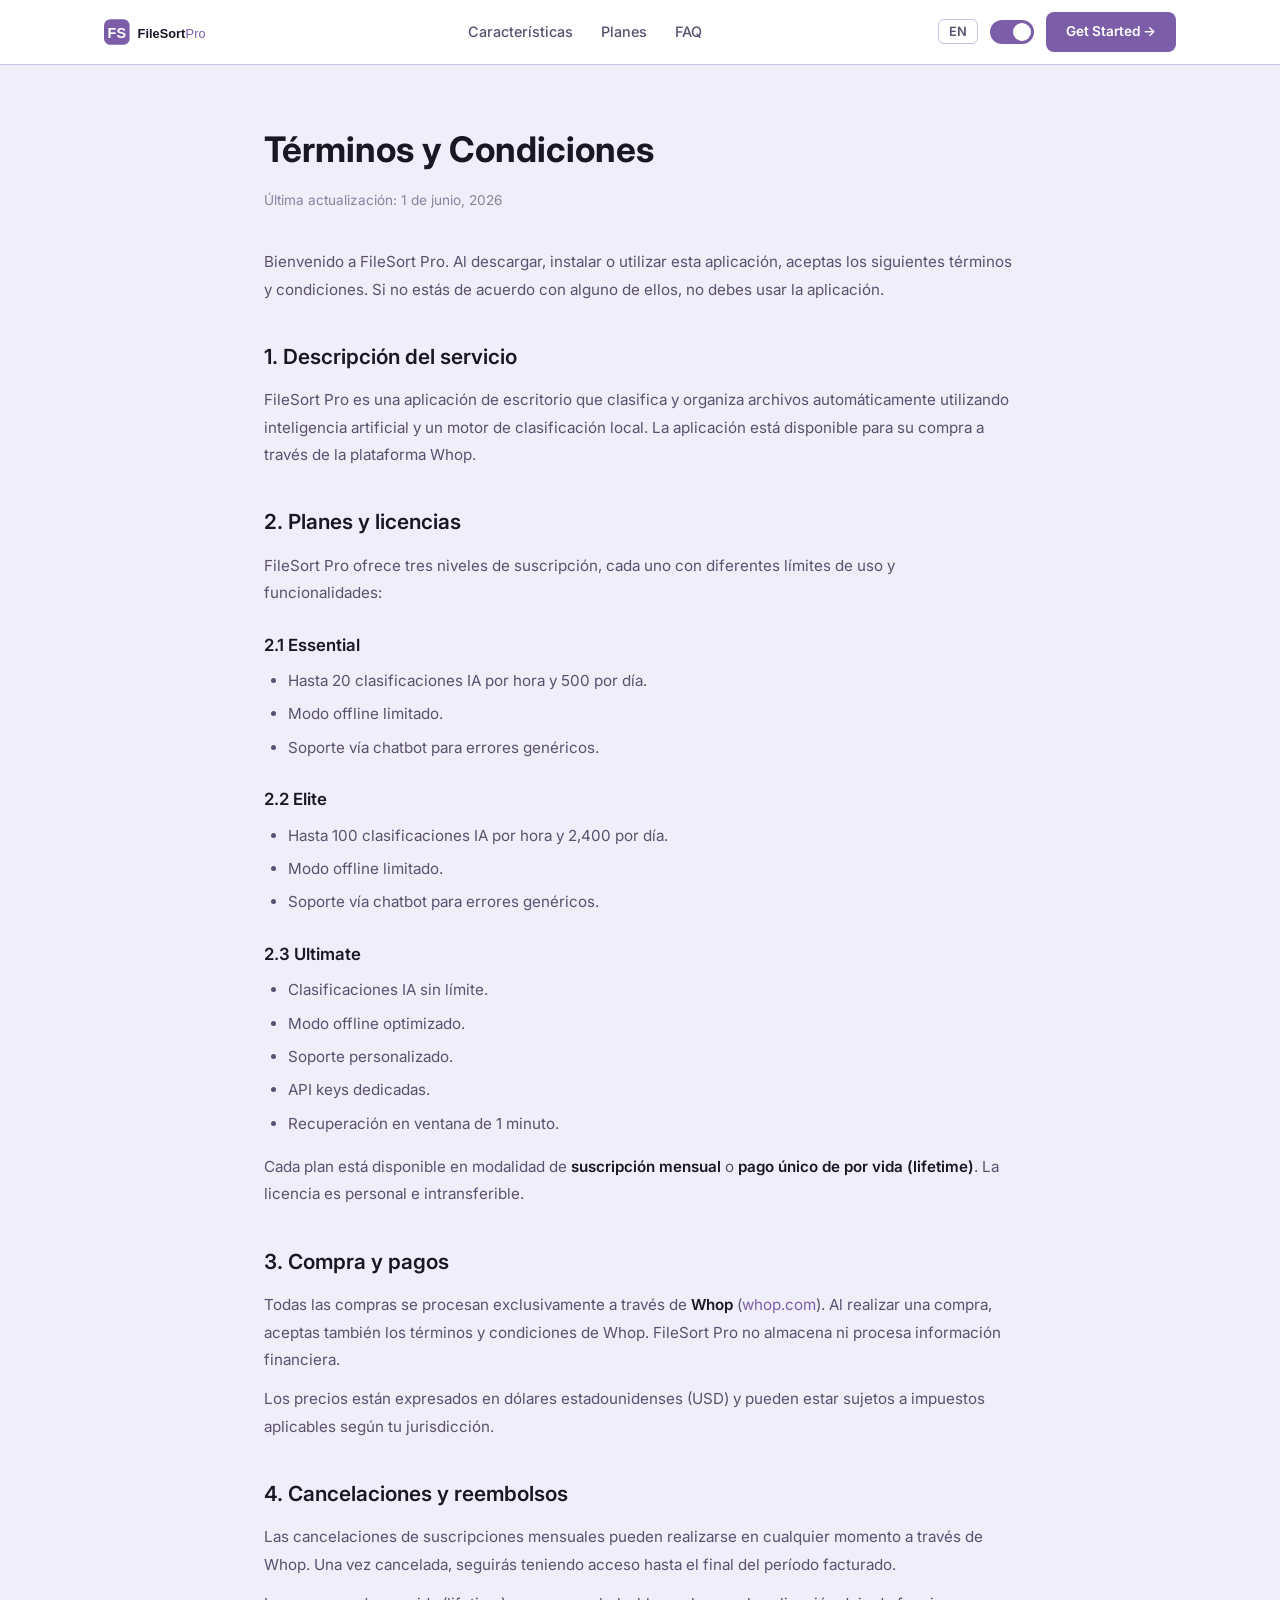
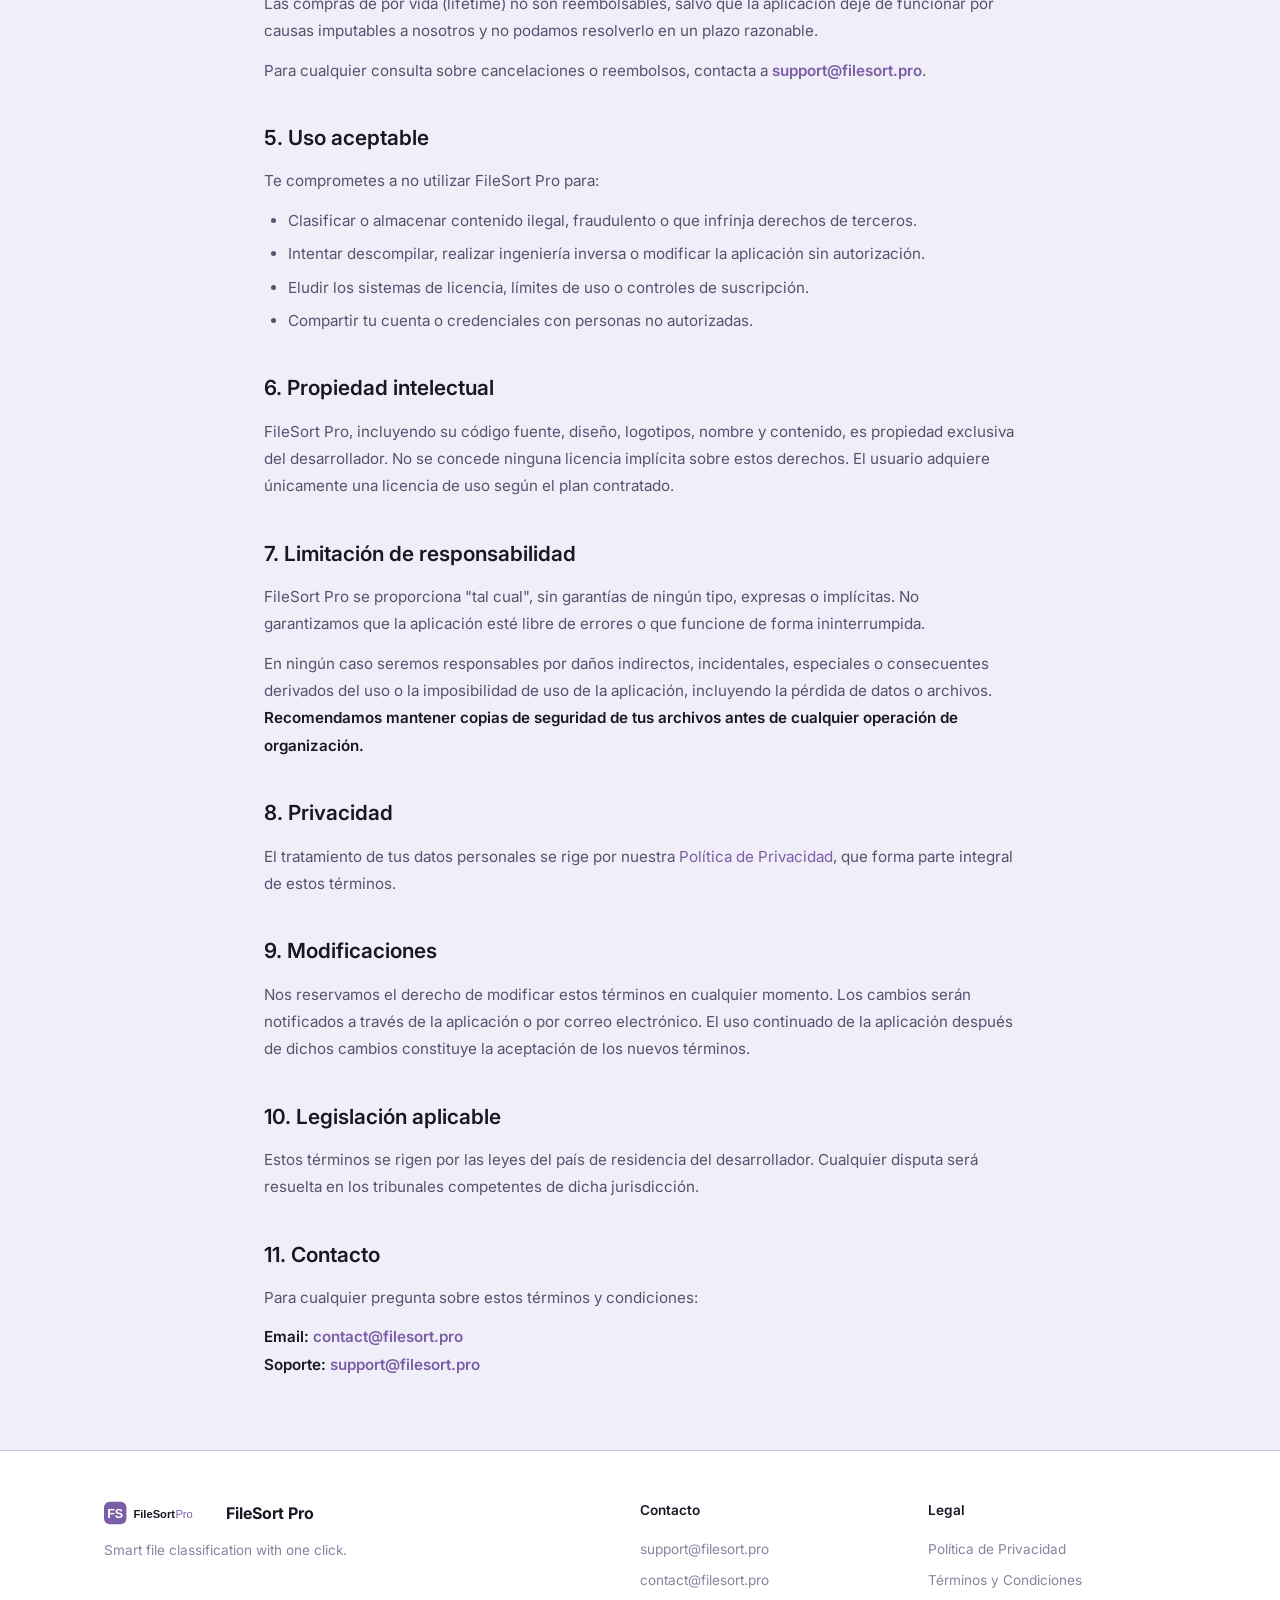
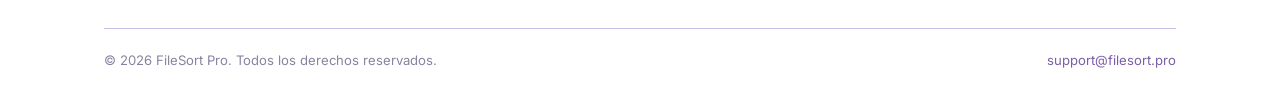
==== terms.html @ c6b6be09 "Initial landing page - FileSort Pro" ====
<!DOCTYPE html>
<html lang="es" data-theme="dark">
<head>
  <meta charset="UTF-8">
  <meta name="viewport" content="width=device-width, initial-scale=1.0">
  <meta name="description" content="Términos y Condiciones de FileSort Pro">
  <title>FileSort Pro — Términos y Condiciones</title>
  <link rel="stylesheet" href="assets/css/style.css">
  <link rel="icon" type="image/svg+xml" href="data:image/svg+xml,%3Csvg xmlns='http://www.w3.org/2000/svg' viewBox='0 0 100 100'%3E%3Crect width='100' height='100' rx='20' fill='%237B5EA7'/%3E%3Ctext x='50' y='68' font-size='50' text-anchor='middle' fill='white' font-family='sans-serif' font-weight='bold'%3EFS%3C/text%3E%3C/svg%3E">
</head>
<body>

  <!-- ============================== HEADER ============================== -->
  <header class="header">
    <div class="container">
      <a href="/" class="header-logo">
        <img id="logo-dark" src="assets/img/logo-dark.svg" alt="FileSort Pro" style="display:block">
        <img id="logo-light" src="assets/img/logo-light.svg" alt="FileSort Pro" style="display:none">
      </a>

      <nav class="nav-desktop">
        <a href="/#features">Características</a>
        <a href="/#pricing">Planes</a>
        <a href="/#faq">FAQ</a>
      </nav>

      <div class="header-actions">
        <button id="lang-toggle" class="lang-toggle">EN</button>

        <label class="theme-switch">
          <input type="checkbox" id="theme-toggle">
          <span class="theme-slider"></span>
        </label>

        <a href="https://whop.com/filesort-pro" class="btn-cta" target="_blank" rel="noopener">
          Get Started →
        </a>
      </div>

      <button class="mobile-menu-btn" aria-label="Menu">☰</button>
    </div>
  </header>

  <!-- ============================== CONTENT ============================== -->
  <section class="legal-page">
    <div class="container">
      <h1>Términos y Condiciones</h1>
      <p class="last-updated">Última actualización: 1 de junio, 2026</p>

      <p>Bienvenido a FileSort Pro. Al descargar, instalar o utilizar esta aplicación, aceptas los siguientes términos y condiciones. Si no estás de acuerdo con alguno de ellos, no debes usar la aplicación.</p>

      <h2>1. Descripción del servicio</h2>
      <p>FileSort Pro es una aplicación de escritorio que clasifica y organiza archivos automáticamente utilizando inteligencia artificial y un motor de clasificación local. La aplicación está disponible para su compra a través de la plataforma Whop.</p>

      <h2>2. Planes y licencias</h2>
      <p>FileSort Pro ofrece tres niveles de suscripción, cada uno con diferentes límites de uso y funcionalidades:</p>

      <h3>2.1 Essential</h3>
      <ul>
        <li>Hasta 20 clasificaciones IA por hora y 500 por día.</li>
        <li>Modo offline limitado.</li>
        <li>Soporte vía chatbot para errores genéricos.</li>
      </ul>

      <h3>2.2 Elite</h3>
      <ul>
        <li>Hasta 100 clasificaciones IA por hora y 2,400 por día.</li>
        <li>Modo offline limitado.</li>
        <li>Soporte vía chatbot para errores genéricos.</li>
      </ul>

      <h3>2.3 Ultimate</h3>
      <ul>
        <li>Clasificaciones IA sin límite.</li>
        <li>Modo offline optimizado.</li>
        <li>Soporte personalizado.</li>
        <li>API keys dedicadas.</li>
        <li>Recuperación en ventana de 1 minuto.</li>
      </ul>

      <p>Cada plan está disponible en modalidad de <strong>suscripción mensual</strong> o <strong>pago único de por vida (lifetime)</strong>. La licencia es personal e intransferible.</p>

      <h2>3. Compra y pagos</h2>
      <p>Todas las compras se procesan exclusivamente a través de <strong>Whop</strong> (<a href="https://whop.com" target="_blank" rel="noopener">whop.com</a>). Al realizar una compra, aceptas también los términos y condiciones de Whop. FileSort Pro no almacena ni procesa información financiera.</p>
      <p>Los precios están expresados en dólares estadounidenses (USD) y pueden estar sujetos a impuestos aplicables según tu jurisdicción.</p>

      <h2>4. Cancelaciones y reembolsos</h2>
      <p>Las cancelaciones de suscripciones mensuales pueden realizarse en cualquier momento a través de Whop. Una vez cancelada, seguirás teniendo acceso hasta el final del período facturado.</p>
      <p>Las compras de por vida (lifetime) no son reembolsables, salvo que la aplicación deje de funcionar por causas imputables a nosotros y no podamos resolverlo en un plazo razonable.</p>
      <p>Para cualquier consulta sobre cancelaciones o reembolsos, contacta a <a href="mailto:support@filesort.pro" class="contact-email">support@filesort.pro</a>.</p>

      <h2>5. Uso aceptable</h2>
      <p>Te comprometes a no utilizar FileSort Pro para:</p>
      <ul>
        <li>Clasificar o almacenar contenido ilegal, fraudulento o que infrinja derechos de terceros.</li>
        <li>Intentar descompilar, realizar ingeniería inversa o modificar la aplicación sin autorización.</li>
        <li>Eludir los sistemas de licencia, límites de uso o controles de suscripción.</li>
        <li>Compartir tu cuenta o credenciales con personas no autorizadas.</li>
      </ul>

      <h2>6. Propiedad intelectual</h2>
      <p>FileSort Pro, incluyendo su código fuente, diseño, logotipos, nombre y contenido, es propiedad exclusiva del desarrollador. No se concede ninguna licencia implícita sobre estos derechos. El usuario adquiere únicamente una licencia de uso según el plan contratado.</p>

      <h2>7. Limitación de responsabilidad</h2>
      <p>FileSort Pro se proporciona "tal cual", sin garantías de ningún tipo, expresas o implícitas. No garantizamos que la aplicación esté libre de errores o que funcione de forma ininterrumpida.</p>
      <p>En ningún caso seremos responsables por daños indirectos, incidentales, especiales o consecuentes derivados del uso o la imposibilidad de uso de la aplicación, incluyendo la pérdida de datos o archivos. <strong>Recomendamos mantener copias de seguridad de tus archivos antes de cualquier operación de organización.</strong></p>

      <h2>8. Privacidad</h2>
      <p>El tratamiento de tus datos personales se rige por nuestra <a href="privacy.html">Política de Privacidad</a>, que forma parte integral de estos términos.</p>

      <h2>9. Modificaciones</h2>
      <p>Nos reservamos el derecho de modificar estos términos en cualquier momento. Los cambios serán notificados a través de la aplicación o por correo electrónico. El uso continuado de la aplicación después de dichos cambios constituye la aceptación de los nuevos términos.</p>

      <h2>10. Legislación aplicable</h2>
      <p>Estos términos se rigen por las leyes del país de residencia del desarrollador. Cualquier disputa será resuelta en los tribunales competentes de dicha jurisdicción.</p>

      <h2>11. Contacto</h2>
      <p>Para cualquier pregunta sobre estos términos y condiciones:</p>
      <p>
        <strong>Email:</strong> <a href="mailto:contact@filesort.pro" class="contact-email">contact@filesort.pro</a><br>
        <strong>Soporte:</strong> <a href="mailto:support@filesort.pro" class="contact-email">support@filesort.pro</a>
      </p>
    </div>
  </section>

  <!-- ============================== FOOTER ============================== -->
  <footer class="footer">
    <div class="container">
      <div class="footer-grid">
        <div class="footer-brand">
          <div class="footer-logo">
            <img id="logo-dark-footer" src="assets/img/logo-dark.svg" alt="FileSort Pro" style="display:block;height:28px">
            <img id="logo-light-footer" src="assets/img/logo-light.svg" alt="FileSort Pro" style="display:none;height:28px">
            <span>FileSort Pro</span>
          </div>
          <p>Smart file classification with one click.</p>
        </div>
        <div class="footer-col">
          <h4>Contacto</h4>
          <a href="mailto:support@filesort.pro">support@filesort.pro</a>
          <a href="mailto:contact@filesort.pro">contact@filesort.pro</a>
        </div>
        <div class="footer-col">
          <h4>Legal</h4>
          <a href="privacy.html">Política de Privacidad</a>
          <a href="terms.html">Términos y Condiciones</a>
        </div>
      </div>
      <div class="footer-bottom">
        <p>© 2026 FileSort Pro. Todos los derechos reservados.</p>
        <p><a href="mailto:support@filesort.pro">support@filesort.pro</a></p>
      </div>
    </div>
  </footer>

  <script src="assets/js/theme.js"></script>
  <script>
    document.querySelector('.mobile-menu-btn').addEventListener('click', function() {
      var nav = document.querySelector('.nav-desktop');
      nav.style.display = nav.style.display === 'flex' ? 'none' : 'flex';
    });
    var observer = new MutationObserver(function() {
      var theme = document.documentElement.getAttribute('data-theme');
      var darkLogos = document.querySelectorAll('#logo-dark-footer');
      var lightLogos = document.querySelectorAll('#logo-light-footer');
      darkLogos.forEach(function(el) { el.style.display = theme === 'dark' ? 'block' : 'none'; });
      lightLogos.forEach(function(el) { el.style.display = theme === 'light' ? 'block' : 'none'; });
    });
    observer.observe(document.documentElement, { attributes: true, attributeFilter: ['data-theme'] });
  </script>
</body>
</html>
---- assets/css/style.css ----
/* ==========================================================================
   FileSort Pro — Design System
   Basado en ui/theme.py (customtkinter)
   ========================================================================== */

@import url('https://fonts.googleapis.com/css2?family=Inter:wght@400;500;600;700;800&display=swap');

:root,
[data-theme="dark"] {
  --bg-main: #0F1117;
  --bg-surface: #1A1D27;
  --bg-elevated: #22263A;
  --bg-input: #2A2E42;
  --accent: #7B5EA7;
  --accent-hover: #9B7EC7;
  --accent-light: #C3A9E8;
  --accent-soft: #2A2440;
  --accent-glow: #7B5EA740;
  --text-primary: #F0F0F8;
  --text-secondary: #9A9AB0;
  --text-muted: #5A5A7A;
  --success: #4CAF82;
  --warning: #F0A050;
  --error: #E05A5A;
  --info: #5090E0;
  --border: #2E3248;
  --border-focused: #7B5EA7;
  --switch-off: #3A3E55;
  --shadow: 0 4px 24px rgba(0,0,0,0.4);
  --shadow-lg: 0 8px 48px rgba(0,0,0,0.5);
}

[data-theme="light"] {
  --bg-main: #F0EEF8;
  --bg-surface: #FFFFFF;
  --bg-elevated: #FFFFFF;
  --bg-input: #EEEAF8;
  --accent: #7B5EA7;
  --accent-hover: #6A4F94;
  --accent-light: #C3A9E8;
  --accent-soft: #E8E0FF;
  --accent-glow: #7B5EA740;
  --text-primary: #1A1625;
  --text-secondary: #5A5070;
  --text-muted: #8B82A0;
  --success: #4CAF82;
  --warning: #F0A050;
  --error: #E05A5A;
  --info: #5090E0;
  --border: #C8C0E8;
  --border-focused: #7B5EA7;
  --switch-off: #D0CCE5;
  --shadow: 0 4px 24px rgba(123,94,167,0.1);
  --shadow-lg: 0 8px 48px rgba(123,94,167,0.15);
}

/* --- Reset --- */
*, *::before, *::after {
  margin: 0;
  padding: 0;
  box-sizing: border-box;
}

html {
  scroll-behavior: smooth;
}

body {
  font-family: 'Inter', -apple-system, BlinkMacSystemFont, 'Segoe UI', sans-serif;
  background-color: var(--bg-main);
  color: var(--text-secondary);
  line-height: 1.7;
  transition: background-color 0.3s ease, color 0.3s ease;
  -webkit-font-smoothing: antialiased;
}

a {
  color: var(--accent);
  text-decoration: none;
  transition: color 0.2s ease;
}

a:hover {
  color: var(--accent-hover);
}

img {
  max-width: 100%;
  height: auto;
  display: block;
}

ul { list-style: none; }

.container {
  max-width: 1120px;
  margin: 0 auto;
  padding: 0 24px;
}

.section {
  padding: 80px 0;
}

.section-title {
  font-size: 2rem;
  font-weight: 700;
  color: var(--text-primary);
  text-align: center;
  margin-bottom: 12px;
  transition: color 0.3s ease;
}

.section-subtitle {
  font-size: 1.05rem;
  color: var(--text-secondary);
  text-align: center;
  max-width: 600px;
  margin: 0 auto 48px;
  transition: color 0.3s ease;
}

/* ==========================================================================
   Header / Nav
   ========================================================================== */

.header {
  position: fixed;
  top: 0;
  left: 0;
  right: 0;
  z-index: 1000;
  background-color: var(--bg-surface);
  border-bottom: 1px solid var(--border);
  transition: background-color 0.3s ease, border-color 0.3s ease;
}

.header .container {
  display: flex;
  align-items: center;
  justify-content: space-between;
  height: 64px;
}

.header-logo {
  display: flex;
  align-items: center;
  gap: 10px;
  color: var(--text-primary);
  font-weight: 700;
  font-size: 1.1rem;
  transition: color 0.3s ease;
}

.header-logo img {
  height: 32px;
  width: auto;
}

.nav-desktop {
  display: flex;
  align-items: center;
  gap: 28px;
}

.nav-desktop a {
  font-size: 0.9rem;
  font-weight: 500;
  color: var(--text-secondary);
  transition: color 0.2s ease;
}

.nav-desktop a:hover {
  color: var(--accent);
}

.header-actions {
  display: flex;
  align-items: center;
  gap: 12px;
}

/* --- Theme Toggle Switch --- */
.theme-switch {
  position: relative;
  width: 44px;
  height: 24px;
  flex-shrink: 0;
}

.theme-switch input {
  opacity: 0;
  width: 0;
  height: 0;
}

.theme-slider {
  position: absolute;
  cursor: pointer;
  inset: 0;
  background-color: var(--switch-off);
  border-radius: 24px;
  transition: background-color 0.3s ease;
}

.theme-slider::before {
  content: "";
  position: absolute;
  height: 18px;
  width: 18px;
  left: 3px;
  bottom: 3px;
  background-color: #fff;
  border-radius: 50%;
  transition: transform 0.3s ease;
}

.theme-switch input:checked + .theme-slider {
  background-color: var(--accent);
}

.theme-switch input:checked + .theme-slider::before {
  transform: translateX(20px);
}

/* --- Language Toggle --- */
.lang-toggle {
  background: none;
  border: 1px solid var(--border);
  color: var(--text-secondary);
  padding: 4px 10px;
  border-radius: 6px;
  font-size: 0.8rem;
  font-family: inherit;
  font-weight: 600;
  cursor: pointer;
  transition: background-color 0.2s ease, border-color 0.2s ease, color 0.2s ease;
}

.lang-toggle:hover {
  background-color: var(--bg-input);
  border-color: var(--accent);
  color: var(--accent);
}

/* --- CTA Button (header) --- */
.btn-cta {
  display: inline-flex;
  align-items: center;
  gap: 6px;
  background-color: var(--accent);
  color: #fff;
  padding: 8px 20px;
  border-radius: 8px;
  font-size: 0.85rem;
  font-weight: 600;
  font-family: inherit;
  border: none;
  cursor: pointer;
  transition: background-color 0.2s ease, box-shadow 0.2s ease;
}

.btn-cta:hover {
  background-color: var(--accent-hover);
  box-shadow: 0 0 20px var(--accent-glow);
  color: #fff;
}

/* --- Mobile menu --- */
.mobile-menu-btn {
  display: none;
  background: none;
  border: none;
  color: var(--text-primary);
  font-size: 1.5rem;
  cursor: pointer;
  transition: color 0.2s ease;
}

/* ==========================================================================
   Hero
   ========================================================================== */

.hero {
  padding: 140px 0 80px;
  position: relative;
  overflow: hidden;
}

.hero::before {
  content: '';
  position: absolute;
  top: -50%;
  right: -20%;
  width: 600px;
  height: 600px;
  background: radial-gradient(circle, var(--accent-glow) 0%, transparent 70%);
  pointer-events: none;
}

.hero .container {
  display: grid;
  grid-template-columns: 1fr 1fr;
  gap: 48px;
  align-items: center;
}

.hero-content h1 {
  font-size: 2.8rem;
  font-weight: 800;
  color: var(--text-primary);
  line-height: 1.2;
  margin-bottom: 16px;
  transition: color 0.3s ease;
}

.hero-content p {
  font-size: 1.1rem;
  color: var(--text-secondary);
  margin-bottom: 28px;
  max-width: 480px;
  transition: color 0.3s ease;
}

.hero-tags {
  display: flex;
  flex-wrap: wrap;
  gap: 8px;
  margin-bottom: 28px;
}

.hero-tags span {
  font-size: 0.8rem;
  color: var(--text-muted);
  background-color: var(--bg-surface);
  border: 1px solid var(--border);
  padding: 4px 12px;
  border-radius: 20px;
  transition: background-color 0.3s ease, border-color 0.3s ease, color 0.3s ease;
}

.hero-buttons {
  display: flex;
  flex-wrap: wrap;
  gap: 12px;
}

.btn-primary {
  display: inline-flex;
  align-items: center;
  gap: 8px;
  background-color: var(--accent);
  color: #fff;
  padding: 12px 28px;
  border-radius: 8px;
  font-size: 0.95rem;
  font-weight: 600;
  font-family: inherit;
  border: none;
  cursor: pointer;
  transition: background-color 0.2s ease, box-shadow 0.2s ease;
}

.btn-primary:hover {
  background-color: var(--accent-hover);
  box-shadow: 0 0 24px var(--accent-glow);
  color: #fff;
}

.btn-secondary {
  display: inline-flex;
  align-items: center;
  gap: 8px;
  background-color: transparent;
  color: var(--text-primary);
  padding: 12px 28px;
  border-radius: 8px;
  font-size: 0.95rem;
  font-weight: 600;
  font-family: inherit;
  border: 1px solid var(--border);
  cursor: pointer;
  transition: background-color 0.2s ease, border-color 0.2s ease, color 0.2s ease;
}

.btn-secondary:hover {
  background-color: var(--bg-surface);
  border-color: var(--accent);
  color: var(--accent);
}

.hero-image {
  display: flex;
  align-items: center;
  justify-content: center;
}

.hero-mockup {
  width: 100%;
  aspect-ratio: 16/10;
  background-color: var(--bg-elevated);
  border: 1px solid var(--border);
  border-radius: 12px;
  display: flex;
  align-items: center;
  justify-content: center;
  color: var(--text-muted);
  font-size: 1rem;
  transition: background-color 0.3s ease, border-color 0.3s ease, color 0.3s ease;
  overflow: hidden;
}

.hero-mockup img {
  width: 100%;
  height: 100%;
  object-fit: cover;
  border-radius: 12px;
}

/* ==========================================================================
   Features
   ========================================================================== */

.features-grid {
  display: grid;
  grid-template-columns: repeat(4, 1fr);
  gap: 20px;
}

.feature-card {
  background-color: var(--bg-elevated);
  border: 1px solid var(--border);
  border-radius: 12px;
  padding: 28px 24px;
  transition: background-color 0.3s ease, border-color 0.3s ease, transform 0.2s ease, box-shadow 0.2s ease;
}

.feature-card:hover {
  transform: translateY(-2px);
  box-shadow: var(--shadow);
}

.feature-icon {
  font-size: 1.8rem;
  margin-bottom: 14px;
  display: block;
}

.feature-card h3 {
  font-size: 1.05rem;
  font-weight: 600;
  color: var(--text-primary);
  margin-bottom: 8px;
  transition: color 0.3s ease;
}

.feature-card p {
  font-size: 0.88rem;
  color: var(--text-secondary);
  line-height: 1.6;
  transition: color 0.3s ease;
}

/* ==========================================================================
   Pricing
   ========================================================================== */

.pricing-grid {
  display: grid;
  grid-template-columns: repeat(3, 1fr);
  gap: 24px;
  align-items: start;
}

.pricing-card {
  background-color: var(--bg-elevated);
  border: 1px solid var(--border);
  border-radius: 16px;
  padding: 32px 28px;
  position: relative;
  transition: background-color 0.3s ease, border-color 0.3s ease, transform 0.2s ease, box-shadow 0.2s ease;
}

.pricing-card:hover {
  transform: translateY(-4px);
  box-shadow: var(--shadow-lg);
}

.pricing-card.featured {
  border-color: var(--accent);
  box-shadow: 0 0 0 2px var(--accent-glow), var(--shadow-lg);
  transform: scale(1.03);
}

.pricing-card.featured:hover {
  transform: scale(1.03) translateY(-4px);
}

.pricing-badge {
  position: absolute;
  top: -12px;
  left: 50%;
  transform: translateX(-50%);
  background-color: var(--accent);
  color: #fff;
  padding: 4px 16px;
  border-radius: 20px;
  font-size: 0.78rem;
  font-weight: 600;
  white-space: nowrap;
}

.pricing-header {
  text-align: center;
  margin-bottom: 24px;
}

.tier-icon {
  font-size: 2rem;
  display: block;
  margin-bottom: 8px;
}

.pricing-header h3 {
  font-size: 1.4rem;
  font-weight: 700;
  color: var(--text-primary);
  margin-bottom: 4px;
  transition: color 0.3s ease;
}

.pricing-header .tier-desc {
  font-size: 0.85rem;
  color: var(--text-muted);
  transition: color 0.3s ease;
}

.price-box {
  text-align: center;
  margin-bottom: 8px;
}

.price-box .amount {
  font-size: 2.4rem;
  font-weight: 800;
  color: var(--text-primary);
  transition: color 0.3s ease;
}

.price-box .period {
  font-size: 0.95rem;
  color: var(--text-muted);
  transition: color 0.3s ease;
}

.price-lifetime {
  text-align: center;
  font-size: 0.88rem;
  color: var(--text-secondary);
  margin-bottom: 24px;
  transition: color 0.3s ease;
}

.pricing-divider {
  height: 1px;
  background-color: var(--border);
  margin: 20px 0;
  transition: background-color 0.3s ease;
}

.pricing-benefits {
  margin-bottom: 24px;
}

.pricing-benefits li {
  display: flex;
  align-items: flex-start;
  gap: 10px;
  font-size: 0.88rem;
  color: var(--text-secondary);
  padding: 6px 0;
  transition: color 0.3s ease;
}

.pricing-benefits li .check {
  color: var(--success);
  flex-shrink: 0;
  font-weight: 700;
}

.pricing-benefits li .warn {
  color: var(--warning);
  flex-shrink: 0;
}

.pricing-benefits li .star {
  color: var(--accent);
  flex-shrink: 0;
}

.pricing-actions {
  display: flex;
  flex-direction: column;
  gap: 8px;
}

.btn-pricing {
  display: block;
  width: 100%;
  text-align: center;
  background-color: var(--accent);
  color: #fff;
  padding: 12px;
  border-radius: 8px;
  font-size: 0.9rem;
  font-weight: 600;
  font-family: inherit;
  border: none;
  cursor: pointer;
  transition: background-color 0.2s ease, box-shadow 0.2s ease;
}

.btn-pricing:hover {
  background-color: var(--accent-hover);
  box-shadow: 0 0 20px var(--accent-glow);
  color: #fff;
}

.btn-pricing-outline {
  display: block;
  width: 100%;
  text-align: center;
  background-color: transparent;
  color: var(--text-primary);
  padding: 12px;
  border-radius: 8px;
  font-size: 0.85rem;
  font-weight: 500;
  font-family: inherit;
  border: 1px solid var(--border);
  cursor: pointer;
  transition: background-color 0.2s ease, border-color 0.2s ease, color 0.2s ease;
}

.btn-pricing-outline:hover {
  background-color: var(--bg-surface);
  border-color: var(--accent);
  color: var(--accent);
}

/* ==========================================================================
   FAQ - Accordion
   ========================================================================== */

.faq-list {
  max-width: 720px;
  margin: 0 auto;
  display: flex;
  flex-direction: column;
  gap: 12px;
}

.faq-item {
  background-color: var(--bg-surface);
  border: 1px solid var(--border);
  border-radius: 12px;
  overflow: hidden;
  transition: background-color 0.3s ease, border-color 0.3s ease;
}

.faq-question {
  width: 100%;
  display: flex;
  justify-content: space-between;
  align-items: center;
  padding: 18px 24px;
  background: none;
  border: none;
  color: var(--text-primary);
  font-size: 0.95rem;
  font-weight: 600;
  font-family: inherit;
  cursor: pointer;
  text-align: left;
  transition: color 0.3s ease;
}

.faq-question:hover {
  color: var(--accent);
}

.faq-icon {
  font-size: 1.2rem;
  transition: transform 0.3s ease;
  color: var(--text-muted);
}

.faq-item.active .faq-icon {
  transform: rotate(45deg);
}

.faq-answer {
  max-height: 0;
  overflow: hidden;
  transition: max-height 0.3s ease, padding 0.3s ease;
}

.faq-item.active .faq-answer {
  max-height: 300px;
  padding: 0 24px 18px;
}

.faq-answer p {
  font-size: 0.9rem;
  color: var(--text-secondary);
  line-height: 1.7;
  transition: color 0.3s ease;
}

.faq-answer a {
  color: var(--accent);
  font-weight: 500;
}

/* ==========================================================================
   Footer
   ========================================================================== */

.footer {
  background-color: var(--bg-surface);
  border-top: 1px solid var(--border);
  padding: 48px 0 32px;
  transition: background-color 0.3s ease, border-color 0.3s ease;
}

.footer-grid {
  display: grid;
  grid-template-columns: 2fr 1fr 1fr;
  gap: 40px;
  margin-bottom: 32px;
}

.footer-brand .footer-logo {
  display: flex;
  align-items: center;
  gap: 10px;
  margin-bottom: 12px;
}

.footer-brand .footer-logo img {
  height: 28px;
  width: auto;
}

.footer-brand .footer-logo span {
  font-size: 1rem;
  font-weight: 700;
  color: var(--text-primary);
  transition: color 0.3s ease;
}

.footer-brand p {
  font-size: 0.85rem;
  color: var(--text-muted);
  max-width: 280px;
  transition: color 0.3s ease;
}

.footer-col h4 {
  font-size: 0.85rem;
  font-weight: 600;
  color: var(--text-primary);
  margin-bottom: 12px;
  transition: color 0.3s ease;
}

.footer-col a {
  display: block;
  font-size: 0.85rem;
  color: var(--text-muted);
  padding: 4px 0;
  transition: color 0.2s ease;
}

.footer-col a:hover {
  color: var(--accent);
}

.footer-bottom {
  border-top: 1px solid var(--border);
  padding-top: 20px;
  display: flex;
  justify-content: space-between;
  align-items: center;
  flex-wrap: wrap;
  gap: 12px;
  transition: border-color 0.3s ease;
}

.footer-bottom p {
  font-size: 0.82rem;
  color: var(--text-muted);
  transition: color 0.3s ease;
}

/* ==========================================================================
   Legal pages (privacy, terms, 404)
   ========================================================================== */

.legal-page {
  padding: 120px 0 60px;
  min-height: 100vh;
}

.legal-page .container {
  max-width: 800px;
}

.legal-page h1 {
  font-size: 2.2rem;
  font-weight: 700;
  color: var(--text-primary);
  margin-bottom: 8px;
  transition: color 0.3s ease;
}

.legal-page .last-updated {
  font-size: 0.85rem;
  color: var(--text-muted);
  margin-bottom: 36px;
  transition: color 0.3s ease;
}

.legal-page h2 {
  font-size: 1.3rem;
  font-weight: 600;
  color: var(--text-primary);
  margin-top: 36px;
  margin-bottom: 12px;
  transition: color 0.3s ease;
}

.legal-page h3 {
  font-size: 1.05rem;
  font-weight: 600;
  color: var(--text-primary);
  margin-top: 24px;
  margin-bottom: 8px;
  transition: color 0.3s ease;
}

.legal-page p,
.legal-page li {
  font-size: 0.95rem;
  color: var(--text-secondary);
  line-height: 1.8;
  margin-bottom: 12px;
  transition: color 0.3s ease;
}

.legal-page ul {
  list-style: disc;
  padding-left: 24px;
  margin-bottom: 16px;
}

.legal-page li {
  margin-bottom: 6px;
}

.legal-page strong {
  color: var(--text-primary);
  font-weight: 600;
  transition: color 0.3s ease;
}

.legal-page .contact-email {
  color: var(--accent);
  font-weight: 600;
}

/* ==========================================================================
   404
   ========================================================================== */

.error-page {
  display: flex;
  flex-direction: column;
  align-items: center;
  justify-content: center;
  min-height: 100vh;
  text-align: center;
  padding: 24px;
}

.error-page .error-code {
  font-size: 6rem;
  font-weight: 800;
  color: var(--accent);
  line-height: 1;
  margin-bottom: 16px;
  transition: color 0.3s ease;
}

.error-page h1 {
  font-size: 1.5rem;
  font-weight: 600;
  color: var(--text-primary);
  margin-bottom: 12px;
  transition: color 0.3s ease;
}

.error-page p {
  font-size: 1rem;
  color: var(--text-secondary);
  margin-bottom: 28px;
  max-width: 400px;
  transition: color 0.3s ease;
}

/* ==========================================================================
   Responsive
   ========================================================================== */

@media (max-width: 1024px) {
  .hero .container {
    grid-template-columns: 1fr;
    text-align: center;
  }

  .hero-content p {
    margin: 0 auto 28px;
  }

  .hero-buttons {
    justify-content: center;
  }

  .hero-tags {
    justify-content: center;
  }

  .features-grid {
    grid-template-columns: repeat(2, 1fr);
  }

  .pricing-grid {
    grid-template-columns: 1fr;
    max-width: 420px;
    margin: 0 auto;
  }

  .pricing-card.featured {
    transform: none;
  }

  .pricing-card.featured:hover {
    transform: translateY(-4px);
  }

  .footer-grid {
    grid-template-columns: 1fr 1fr;
  }
}

@media (max-width: 768px) {
  .nav-desktop {
    display: none;
  }

  .mobile-menu-btn {
    display: block;
  }

  .hero {
    padding: 120px 0 48px;
  }

  .hero-content h1 {
    font-size: 2rem;
  }

  .features-grid {
    grid-template-columns: 1fr;
  }

  .section {
    padding: 48px 0;
  }

  .footer-grid {
    grid-template-columns: 1fr;
  }

  .footer-bottom {
    flex-direction: column;
    text-align: center;
  }
}
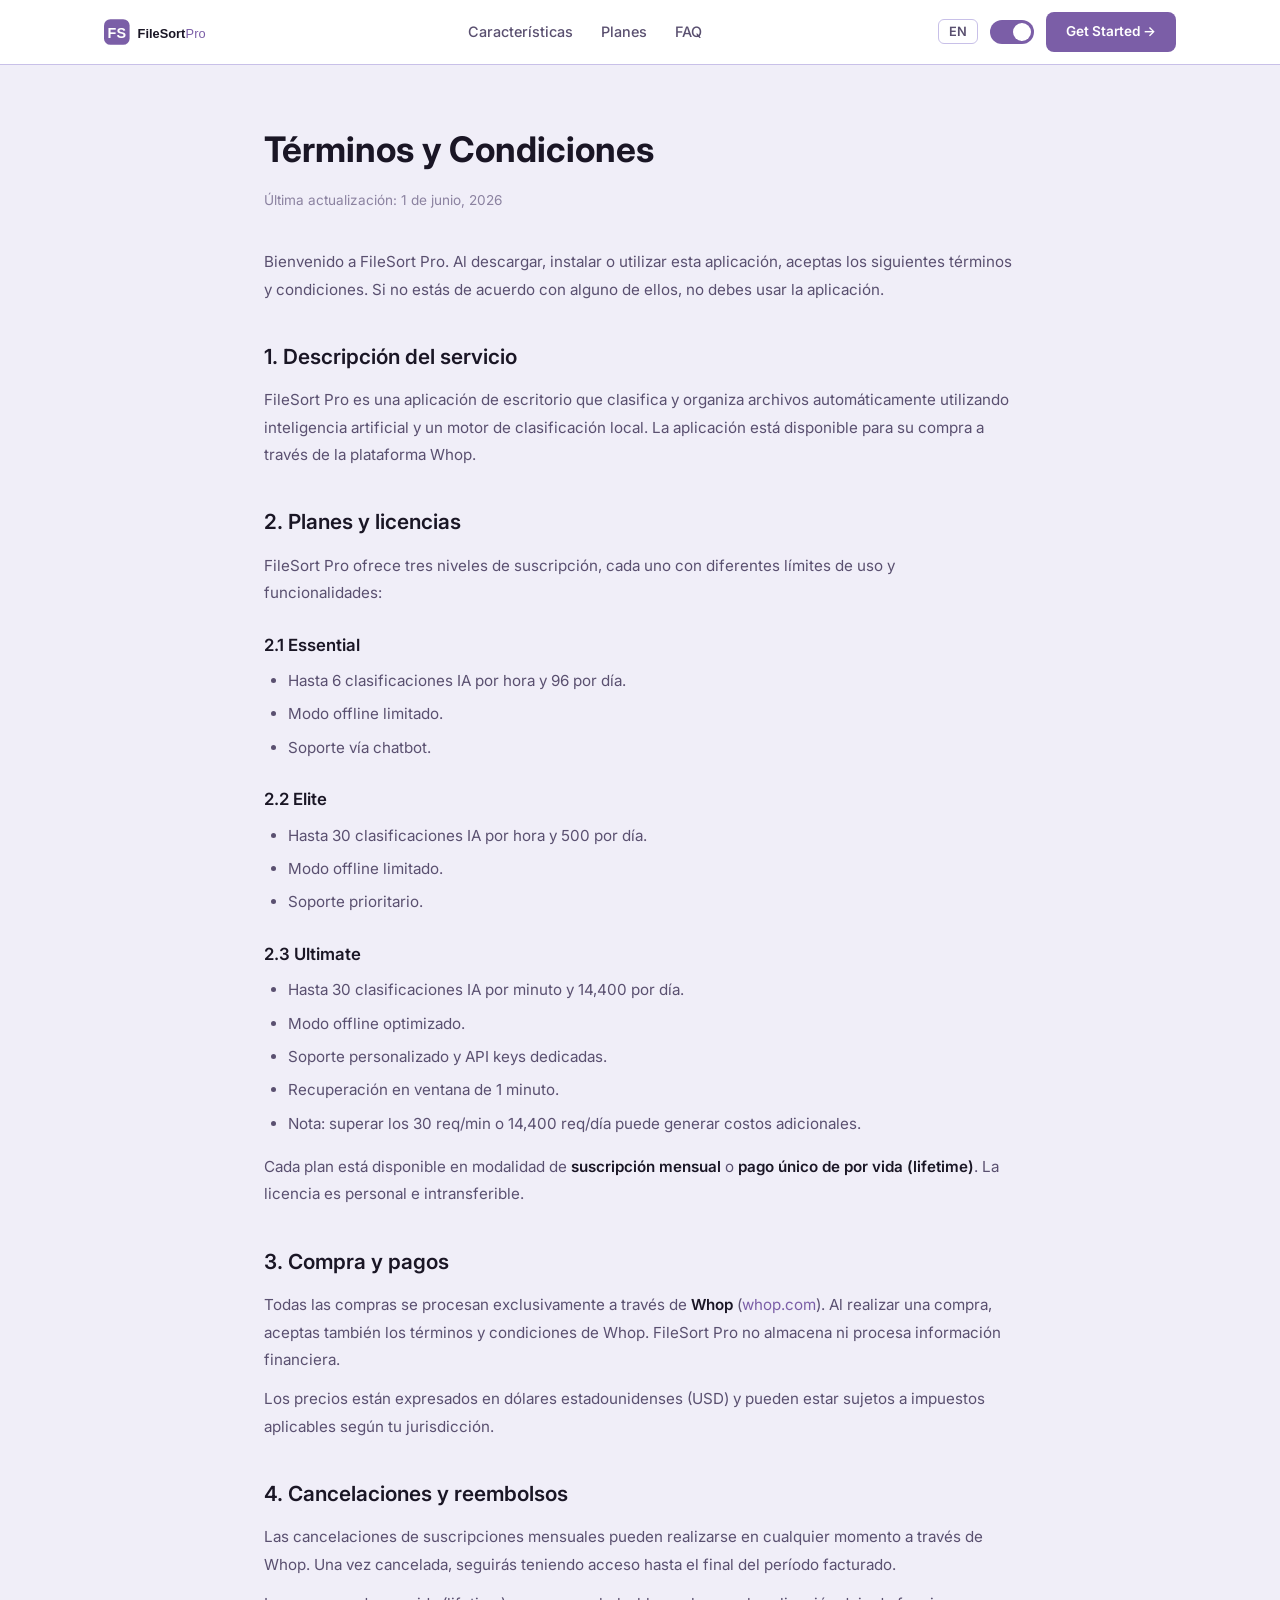
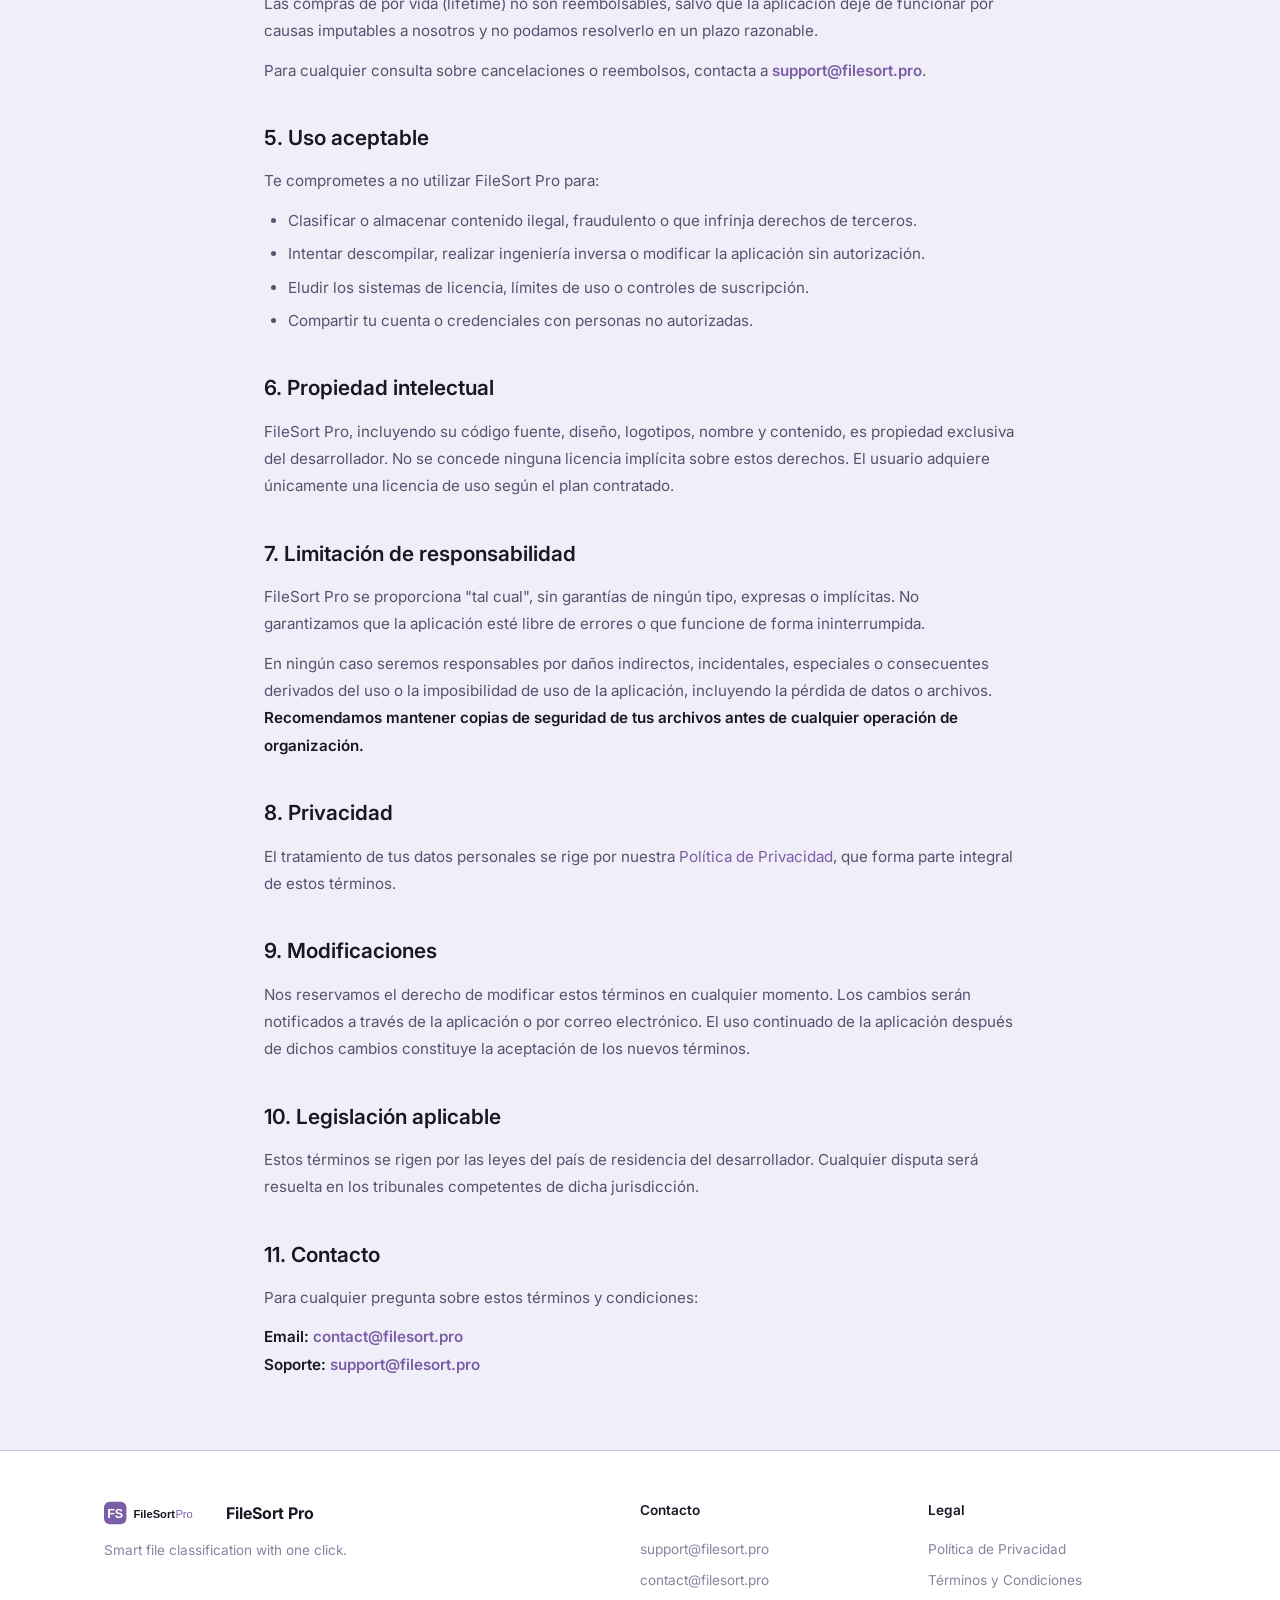
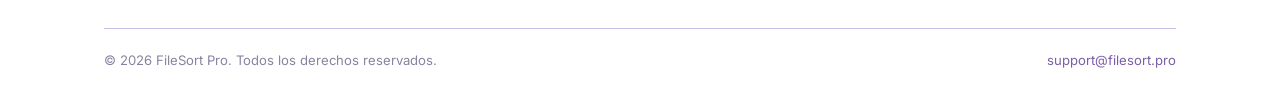
==== commit 5d9ec9e9: "Bilingual terms.html with ?lang=en and ?lang=es support" ====
--- a/terms.html
+++ b/terms.html
@@ -3,8 +3,8 @@
 <head>
   <meta charset="UTF-8">
   <meta name="viewport" content="width=device-width, initial-scale=1.0">
-  <meta name="description" content="Términos y Condiciones de FileSort Pro">
-  <title>FileSort Pro — Términos y Condiciones</title>
+  <meta name="description" content="Terms and Conditions of FileSort Pro">
+  <title>FileSort Pro — Terms & Conditions</title>
   <link rel="stylesheet" href="assets/css/style.css">
   <link rel="icon" type="image/svg+xml" href="data:image/svg+xml,%3Csvg xmlns='http://www.w3.org/2000/svg' viewBox='0 0 100 100'%3E%3Crect width='100' height='100' rx='20' fill='%237B5EA7'/%3E%3Ctext x='50' y='68' font-size='50' text-anchor='middle' fill='white' font-family='sans-serif' font-weight='bold'%3EFS%3C/text%3E%3C/svg%3E">
 </head>
@@ -19,9 +19,9 @@
       </a>
 
       <nav class="nav-desktop">
-        <a href="/#features">Características</a>
-        <a href="/#pricing">Planes</a>
-        <a href="/#faq">FAQ</a>
+        <a href="/#features" data-es="Características" data-en="Features">Características</a>
+        <a href="/#pricing" data-es="Planes" data-en="Pricing">Planes</a>
+        <a href="/#faq" data-es="FAQ" data-en="FAQ">FAQ</a>
       </nav>
 
       <div class="header-actions">
@@ -41,8 +41,8 @@
     </div>
   </header>
 
-  <!-- ============================== CONTENT ============================== -->
-  <section class="legal-page">
+  <!-- ============================== CONTENT ES ============================== -->
+  <section class="legal-page" id="content-es">
     <div class="container">
       <h1>Términos y Condiciones</h1>
       <p class="last-updated">Última actualización: 1 de junio, 2026</p>
@@ -57,25 +57,25 @@
 
       <h3>2.1 Essential</h3>
       <ul>
-        <li>Hasta 20 clasificaciones IA por hora y 500 por día.</li>
+        <li>Hasta 6 clasificaciones IA por hora y 96 por día.</li>
         <li>Modo offline limitado.</li>
-        <li>Soporte vía chatbot para errores genéricos.</li>
+        <li>Soporte vía chatbot.</li>
       </ul>
 
       <h3>2.2 Elite</h3>
       <ul>
-        <li>Hasta 100 clasificaciones IA por hora y 2,400 por día.</li>
+        <li>Hasta 30 clasificaciones IA por hora y 500 por día.</li>
         <li>Modo offline limitado.</li>
-        <li>Soporte vía chatbot para errores genéricos.</li>
+        <li>Soporte prioritario.</li>
       </ul>
 
       <h3>2.3 Ultimate</h3>
       <ul>
-        <li>Clasificaciones IA sin límite.</li>
+        <li>Hasta 30 clasificaciones IA por minuto y 14,400 por día.</li>
         <li>Modo offline optimizado.</li>
-        <li>Soporte personalizado.</li>
-        <li>API keys dedicadas.</li>
+        <li>Soporte personalizado y API keys dedicadas.</li>
         <li>Recuperación en ventana de 1 minuto.</li>
+        <li>Nota: superar los 30 req/min o 14,400 req/día puede generar costos adicionales.</li>
       </ul>
 
       <p>Cada plan está disponible en modalidad de <strong>suscripción mensual</strong> o <strong>pago único de por vida (lifetime)</strong>. La licencia es personal e intransferible.</p>
@@ -119,6 +119,88 @@
       <p>
         <strong>Email:</strong> <a href="mailto:contact@filesort.pro" class="contact-email">contact@filesort.pro</a><br>
         <strong>Soporte:</strong> <a href="mailto:support@filesort.pro" class="contact-email">support@filesort.pro</a>
+      </p>
+    </div>
+  </section>
+
+  <!-- ============================== CONTENT EN ============================== -->
+  <section class="legal-page" id="content-en" style="display:none">
+    <div class="container">
+      <h1>Terms and Conditions</h1>
+      <p class="last-updated">Last updated: June 1, 2026</p>
+
+      <p>Welcome to FileSort Pro. By downloading, installing, or using this application, you agree to the following terms and conditions. If you do not agree with any of them, you must not use the application.</p>
+
+      <h2>1. Service Description</h2>
+      <p>FileSort Pro is a desktop application that classifies and organizes files automatically using artificial intelligence and a local classification engine. The application is available for purchase through the Whop platform.</p>
+
+      <h2>2. Plans and Licenses</h2>
+      <p>FileSort Pro offers three subscription tiers, each with different usage limits and features:</p>
+
+      <h3>2.1 Essential</h3>
+      <ul>
+        <li>Up to 6 AI classifications per hour and 96 per day.</li>
+        <li>Limited offline mode.</li>
+        <li>Chatbot support.</li>
+      </ul>
+
+      <h3>2.2 Elite</h3>
+      <ul>
+        <li>Up to 30 AI classifications per hour and 500 per day.</li>
+        <li>Limited offline mode.</li>
+        <li>Priority support.</li>
+      </ul>
+
+      <h3>2.3 Ultimate</h3>
+      <ul>
+        <li>Up to 30 AI classifications per minute and 14,400 per day.</li>
+        <li>Optimized offline mode.</li>
+        <li>Custom support and dedicated API keys.</li>
+        <li>1-minute window recovery.</li>
+        <li>Note: exceeding 30 req/min or 14,400 req/day may incur additional costs.</li>
+      </ul>
+
+      <p>Each plan is available as a <strong>monthly subscription</strong> or a <strong>one-time lifetime payment</strong>. The license is personal and non-transferable.</p>
+
+      <h2>3. Purchases and Payments</h2>
+      <p>All purchases are processed exclusively through <strong>Whop</strong> (<a href="https://whop.com" target="_blank" rel="noopener">whop.com</a>). By making a purchase, you also agree to Whop's terms and conditions. FileSort Pro does not store or process financial information.</p>
+      <p>Prices are expressed in US dollars (USD) and may be subject to applicable taxes depending on your jurisdiction.</p>
+
+      <h2>4. Cancellations and Refunds</h2>
+      <p>Cancellations of monthly subscriptions can be made at any time through Whop. Once cancelled, you will continue to have access until the end of the billing period.</p>
+      <p>Lifetime purchases are non-refundable, unless the application ceases to function for reasons attributable to us and we cannot resolve it within a reasonable timeframe.</p>
+      <p>For any questions about cancellations or refunds, contact <a href="mailto:support@filesort.pro" class="contact-email">support@filesort.pro</a>.</p>
+
+      <h2>5. Acceptable Use</h2>
+      <p>You agree not to use FileSort Pro for:</p>
+      <ul>
+        <li>Classifying or storing illegal, fraudulent, or infringing content.</li>
+        <li>Attempting to decompile, reverse engineer, or modify the application without authorization.</li>
+        <li>Circumventing license systems, usage limits, or subscription controls.</li>
+        <li>Sharing your account or credentials with unauthorized individuals.</li>
+      </ul>
+
+      <h2>6. Intellectual Property</h2>
+      <p>FileSort Pro, including its source code, design, logos, name, and content, is the exclusive property of the developer. No implied license is granted to these rights. The user acquires only a usage license according to the contracted plan.</p>
+
+      <h2>7. Limitation of Liability</h2>
+      <p>FileSort Pro is provided "as is", without warranties of any kind, express or implied. We do not guarantee that the application is error-free or will operate uninterrupted.</p>
+      <p>In no event shall we be liable for indirect, incidental, special, or consequential damages arising from the use or inability to use the application, including loss of data or files. <strong>We recommend keeping backup copies of your files before any organization operation.</strong></p>
+
+      <h2>8. Privacy</h2>
+      <p>The processing of your personal data is governed by our <a href="privacy.html">Privacy Policy</a>, which is an integral part of these terms.</p>
+
+      <h2>9. Modifications</h2>
+      <p>We reserve the right to modify these terms at any time. Changes will be notified through the application or by email. Continued use of the application after such changes constitutes acceptance of the new terms.</p>
+
+      <h2>10. Governing Law</h2>
+      <p>These terms are governed by the laws of the developer's country of residence. Any dispute shall be resolved in the competent courts of that jurisdiction.</p>
+
+      <h2>11. Contact</h2>
+      <p>For any questions about these terms and conditions:</p>
+      <p>
+        <strong>Email:</strong> <a href="mailto:contact@filesort.pro" class="contact-email">contact@filesort.pro</a><br>
+        <strong>Support:</strong> <a href="mailto:support@filesort.pro" class="contact-email">support@filesort.pro</a>
       </p>
     </div>
   </section>
@@ -135,19 +217,30 @@
           </div>
           <p>Smart file classification with one click.</p>
         </div>
-        <div class="footer-col">
+        <div class="footer-col" id="footer-contact-es">
           <h4>Contacto</h4>
           <a href="mailto:support@filesort.pro">support@filesort.pro</a>
           <a href="mailto:contact@filesort.pro">contact@filesort.pro</a>
         </div>
-        <div class="footer-col">
+        <div class="footer-col" id="footer-contact-en" style="display:none">
+          <h4>Contact</h4>
+          <a href="mailto:support@filesort.pro">support@filesort.pro</a>
+          <a href="mailto:contact@filesort.pro">contact@filesort.pro</a>
+        </div>
+        <div class="footer-col" id="footer-legal-es">
           <h4>Legal</h4>
           <a href="privacy.html">Política de Privacidad</a>
           <a href="terms.html">Términos y Condiciones</a>
         </div>
+        <div class="footer-col" id="footer-legal-en" style="display:none">
+          <h4>Legal</h4>
+          <a href="privacy.html">Privacy Policy</a>
+          <a href="terms.html">Terms and Conditions</a>
+        </div>
       </div>
       <div class="footer-bottom">
-        <p>© 2026 FileSort Pro. Todos los derechos reservados.</p>
+        <p id="footer-copy-es">© 2026 FileSort Pro. Todos los derechos reservados.</p>
+        <p id="footer-copy-en" style="display:none">© 2026 FileSort Pro. All rights reserved.</p>
         <p><a href="mailto:support@filesort.pro">support@filesort.pro</a></p>
       </div>
     </div>
@@ -155,16 +248,58 @@
 
   <script src="assets/js/theme.js"></script>
   <script>
+    // ── Idioma ──────────────────────────────────────────────────────────
+    var currentLang = 'es';
+
+    function setLanguage(lang) {
+      currentLang = lang;
+      var show = lang === 'en' ? 'block' : 'none';
+      var hide = lang === 'en' ? 'none' : 'block';
+
+      document.getElementById('content-en').style.display = show;
+      document.getElementById('content-es').style.display = hide;
+      document.getElementById('footer-contact-en').style.display = show;
+      document.getElementById('footer-contact-es').style.display = hide;
+      document.getElementById('footer-legal-en').style.display = show;
+      document.getElementById('footer-legal-es').style.display = hide;
+      document.getElementById('footer-copy-en').style.display = show;
+      document.getElementById('footer-copy-es').style.display = hide;
+
+      document.querySelector('html').setAttribute('lang', lang);
+      document.getElementById('lang-toggle').textContent = lang === 'en' ? 'ES' : 'EN';
+
+      // Nav items
+      document.querySelectorAll('.nav-desktop a').forEach(function(a) {
+        var text = a.getAttribute('data-' + lang);
+        if (text) a.textContent = text;
+      });
+    }
+
+    // Detect ?lang= param
+    var params = new URLSearchParams(window.location.search);
+    var langParam = params.get('lang');
+    if (langParam === 'en' || langParam === 'es') {
+      setLanguage(langParam);
+    }
+
+    // Toggle button
+    document.getElementById('lang-toggle').addEventListener('click', function() {
+      setLanguage(currentLang === 'en' ? 'es' : 'en');
+    });
+
+    // Mobile menu
     document.querySelector('.mobile-menu-btn').addEventListener('click', function() {
       var nav = document.querySelector('.nav-desktop');
       nav.style.display = nav.style.display === 'flex' ? 'none' : 'flex';
     });
+
+    // Theme observer for footer logos
     var observer = new MutationObserver(function() {
       var theme = document.documentElement.getAttribute('data-theme');
-      var darkLogos = document.querySelectorAll('#logo-dark-footer');
-      var lightLogos = document.querySelectorAll('#logo-light-footer');
-      darkLogos.forEach(function(el) { el.style.display = theme === 'dark' ? 'block' : 'none'; });
-      lightLogos.forEach(function(el) { el.style.display = theme === 'light' ? 'block' : 'none'; });
+      document.querySelectorAll('#logo-dark-footer, #logo-light-footer').forEach(function(el) {
+        var isDark = el.id === 'logo-dark-footer';
+        el.style.display = theme === 'dark' && isDark ? 'block' : theme === 'light' && !isDark ? 'block' : 'none';
+      });
     });
     observer.observe(document.documentElement, { attributes: true, attributeFilter: ['data-theme'] });
   </script>
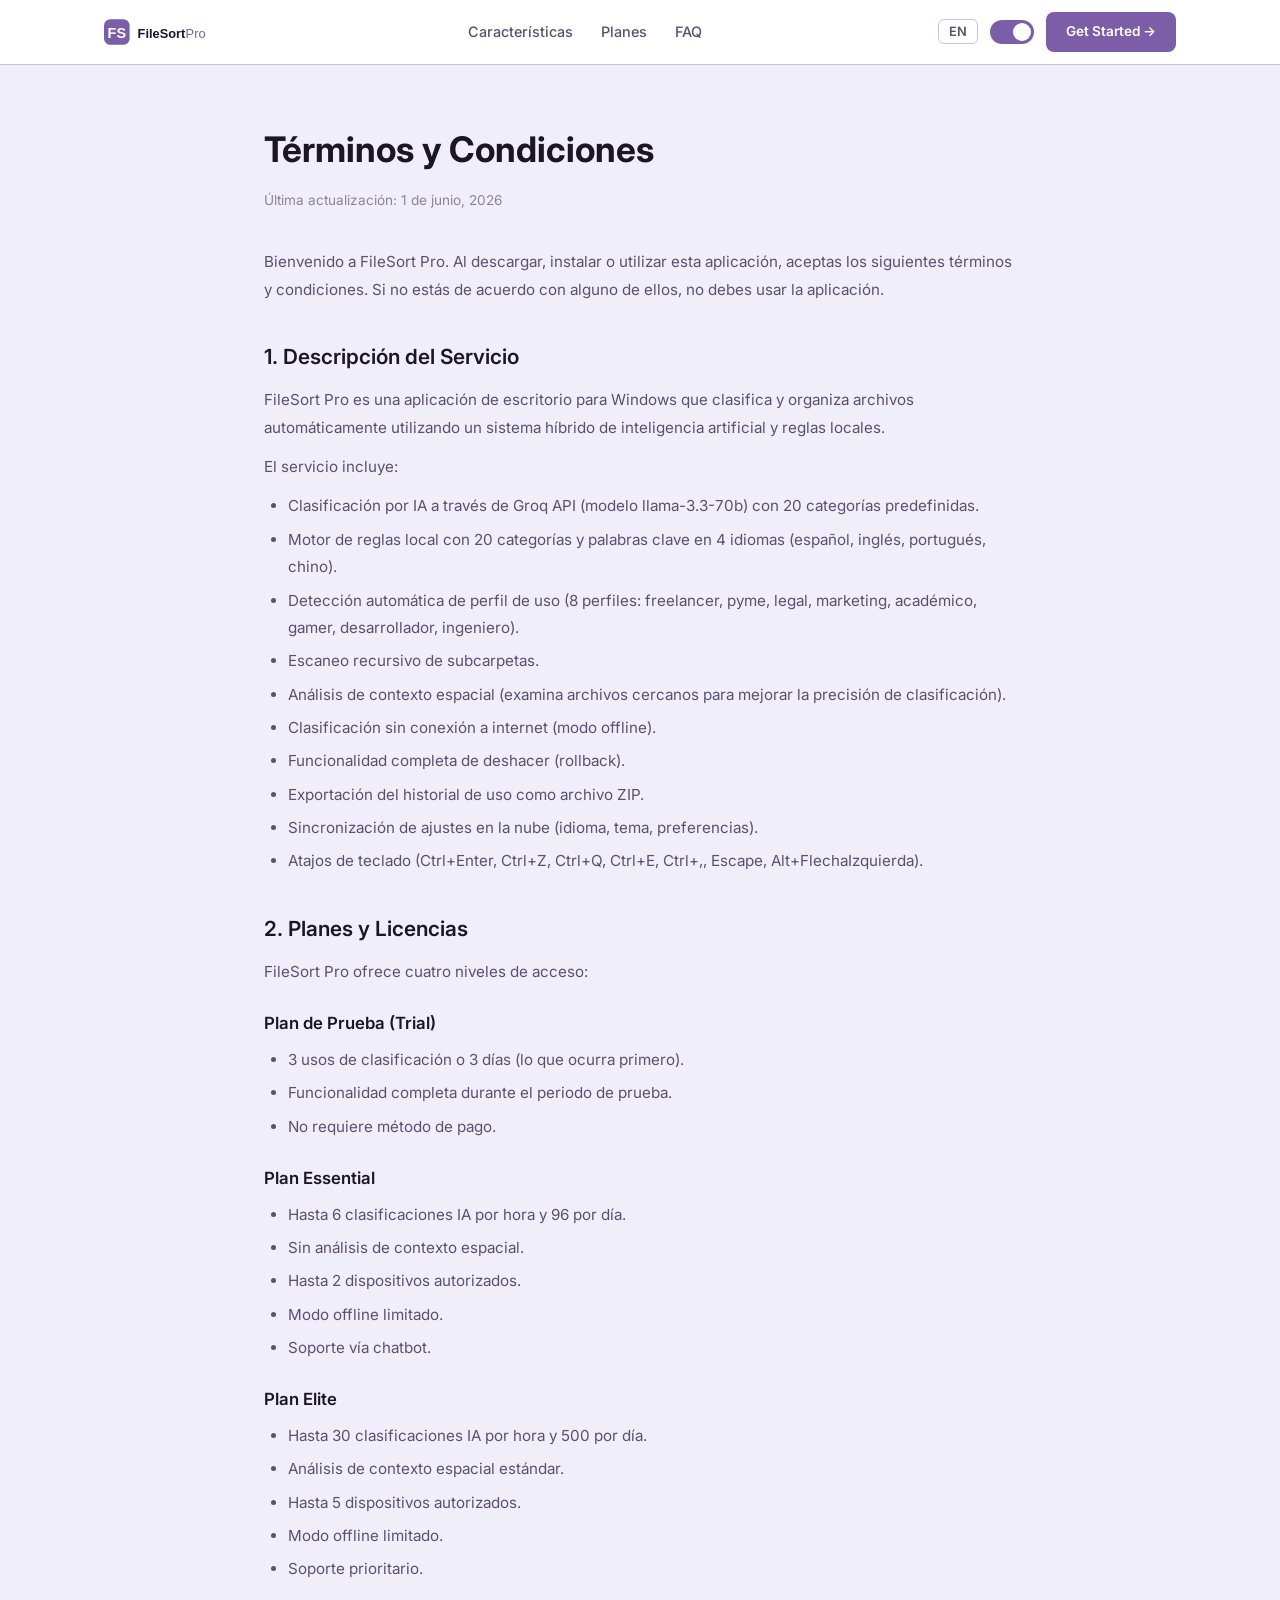
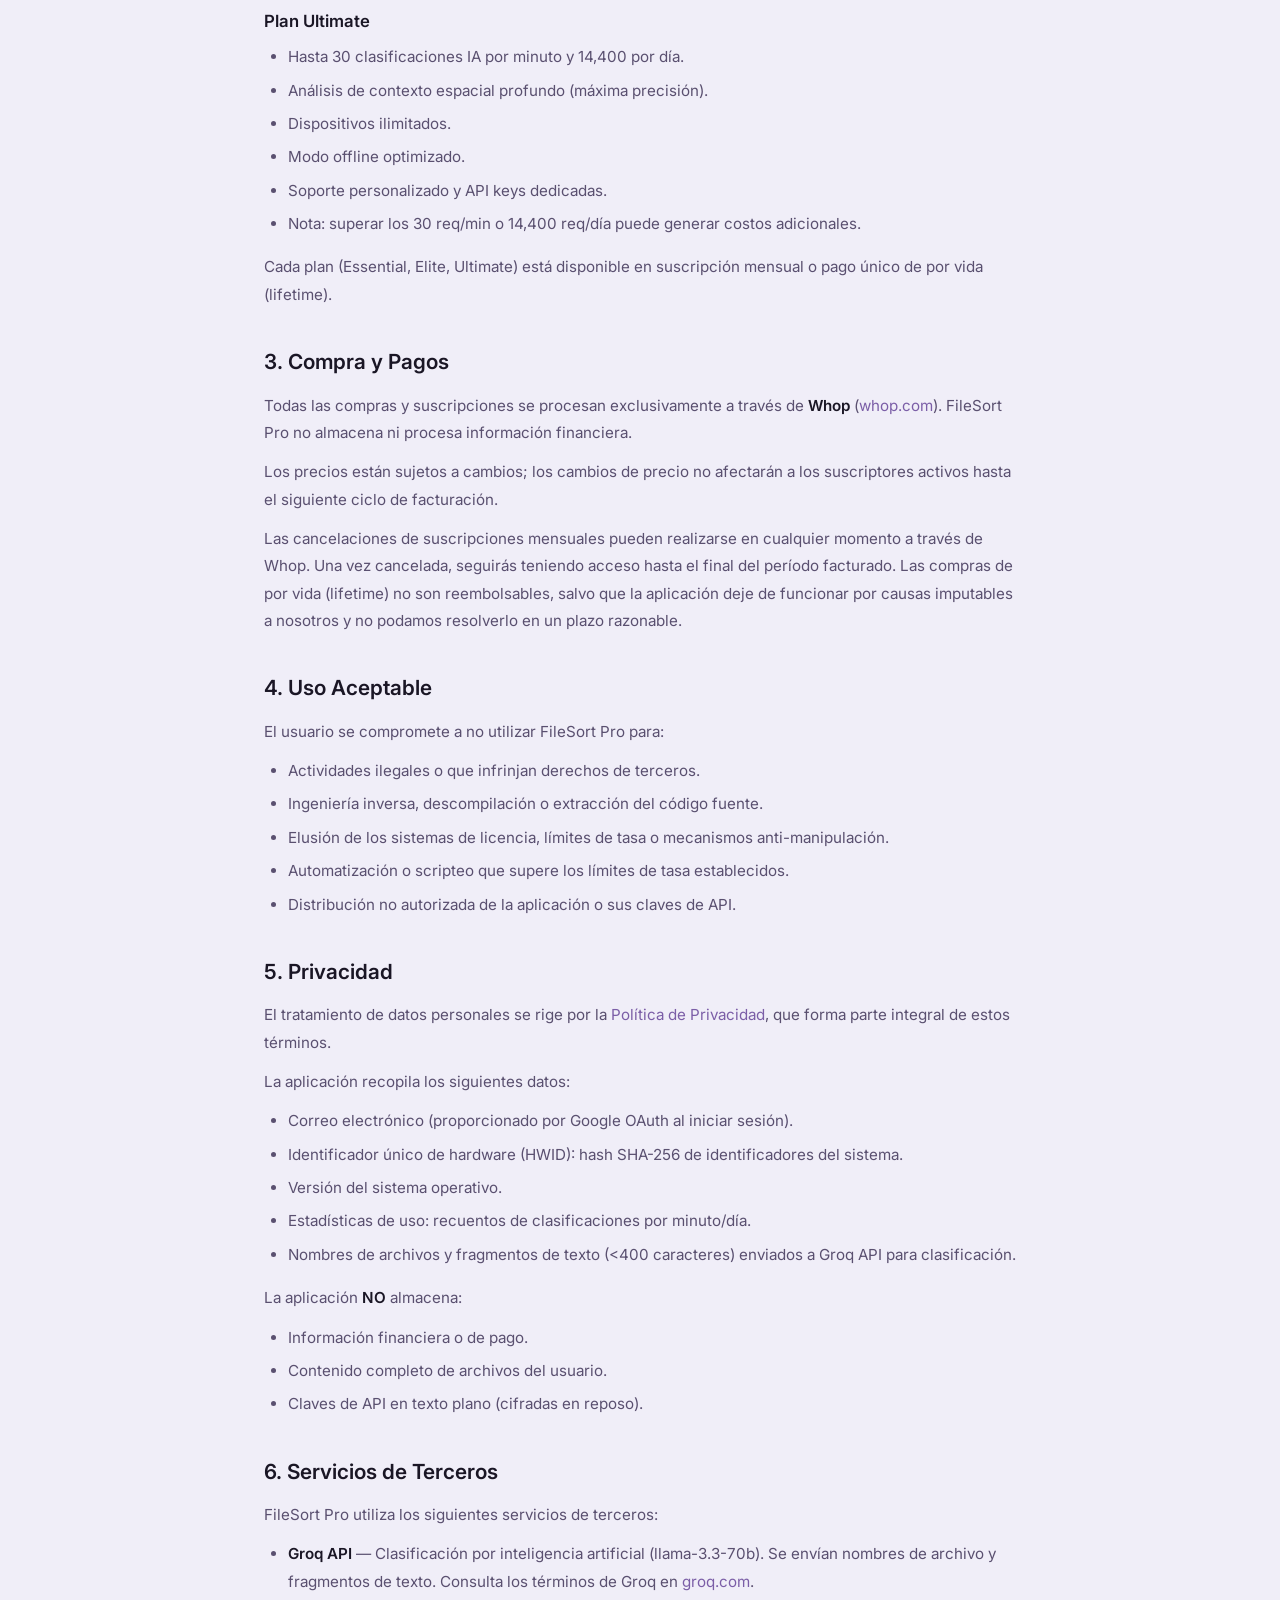
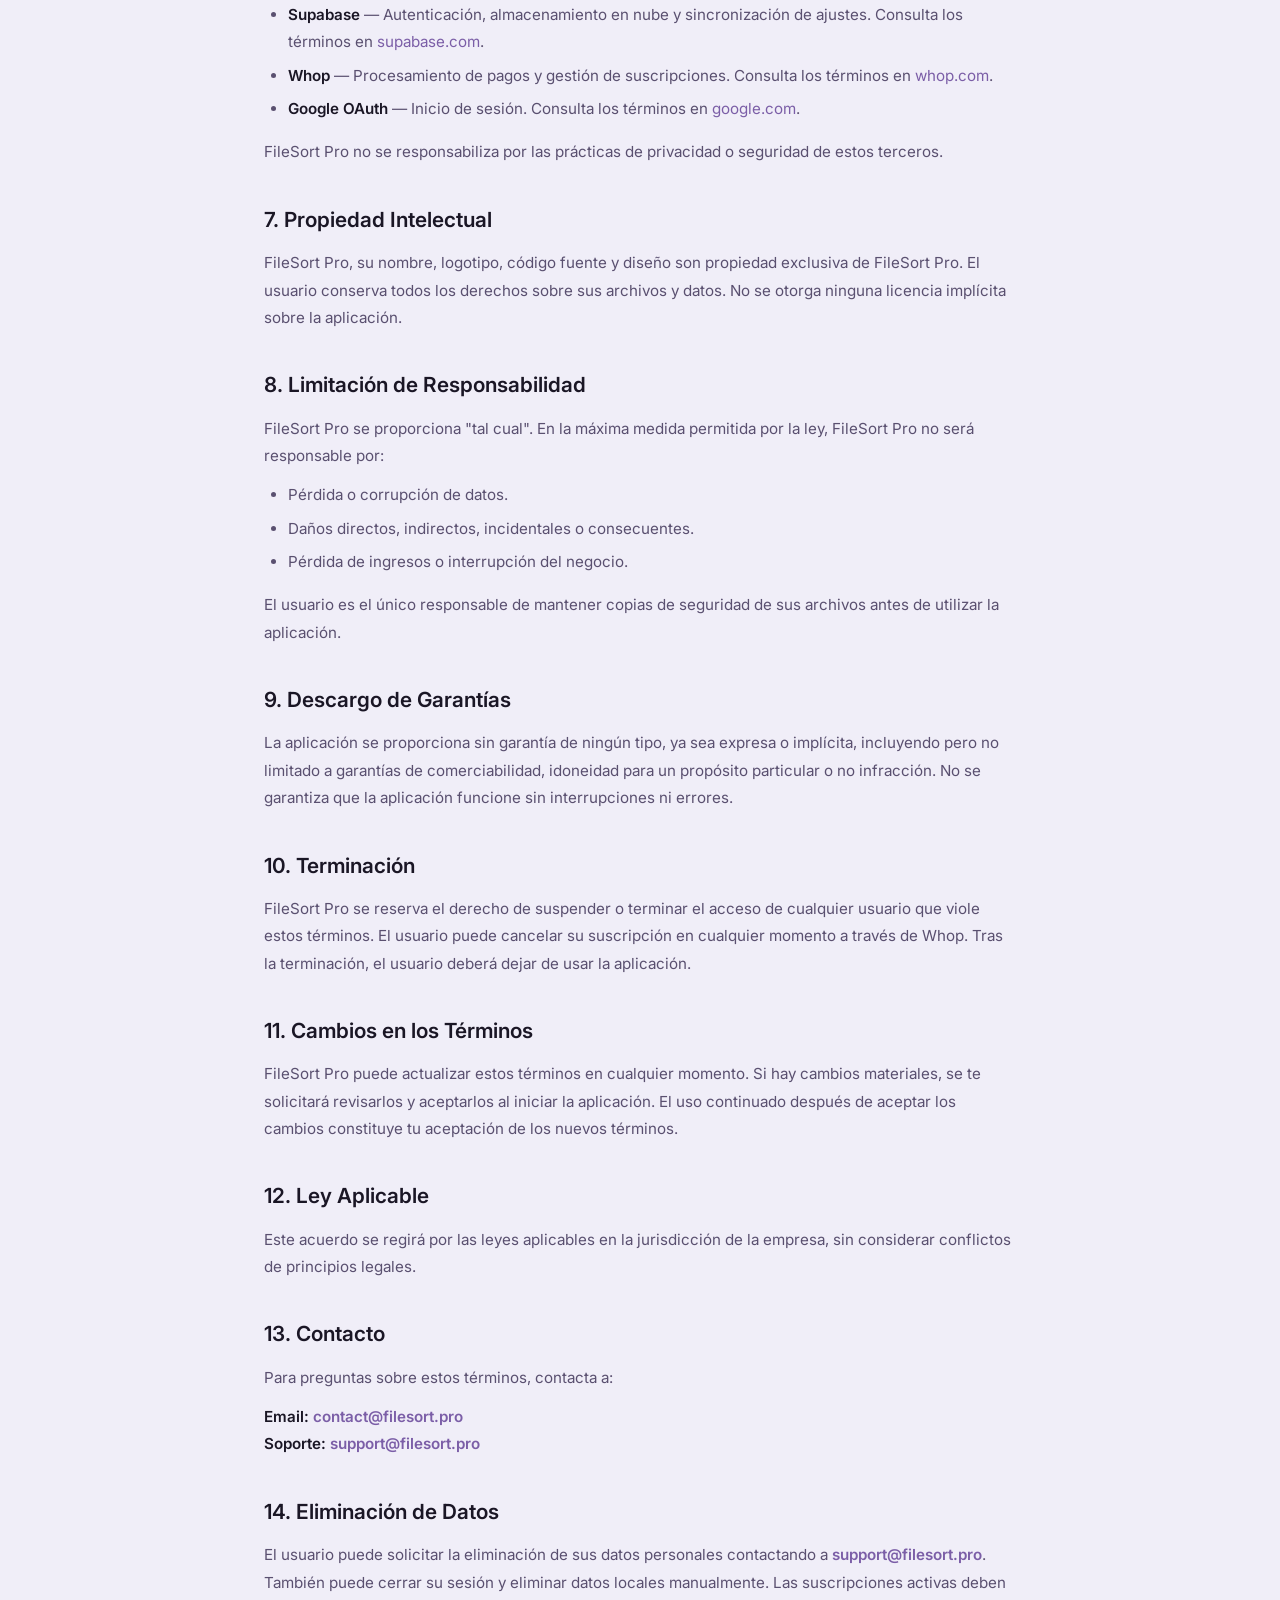
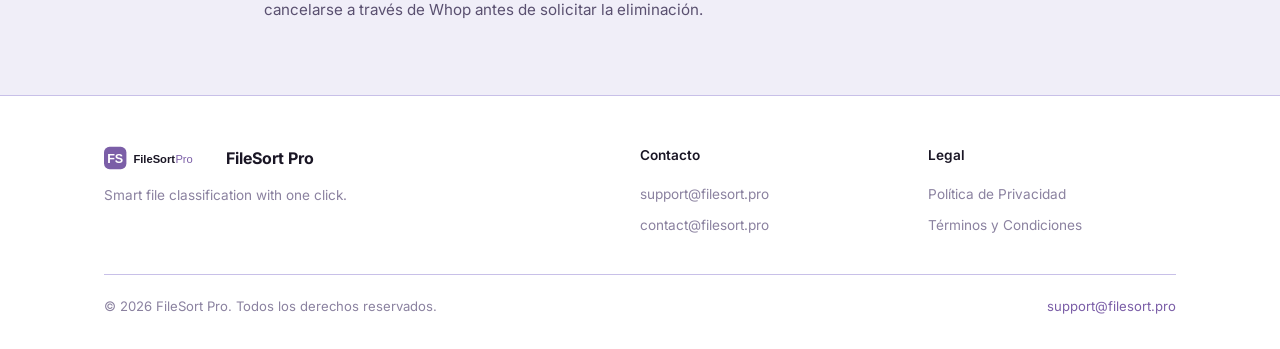
==== commit 38242683: "Terms: rewrite with 14 sections matching app _FALLBACK - Add Trial plan, device limits (2/5/∞), spat" ====
--- a/terms.html
+++ b/terms.html
@@ -49,77 +49,137 @@
 
       <p>Bienvenido a FileSort Pro. Al descargar, instalar o utilizar esta aplicación, aceptas los siguientes términos y condiciones. Si no estás de acuerdo con alguno de ellos, no debes usar la aplicación.</p>
 
-      <h2>1. Descripción del servicio</h2>
-      <p>FileSort Pro es una aplicación de escritorio que clasifica y organiza archivos automáticamente utilizando inteligencia artificial y un motor de clasificación local. La aplicación está disponible para su compra a través de la plataforma Whop.</p>
-
-      <h2>2. Planes y licencias</h2>
-      <p>FileSort Pro ofrece tres niveles de suscripción, cada uno con diferentes límites de uso y funcionalidades:</p>
-
-      <h3>2.1 Essential</h3>
+      <h2>1. Descripción del Servicio</h2>
+      <p>FileSort Pro es una aplicación de escritorio para Windows que clasifica y organiza archivos automáticamente utilizando un sistema híbrido de inteligencia artificial y reglas locales.</p>
+      <p>El servicio incluye:</p>
+      <ul>
+        <li>Clasificación por IA a través de Groq API (modelo llama-3.3-70b) con 20 categorías predefinidas.</li>
+        <li>Motor de reglas local con 20 categorías y palabras clave en 4 idiomas (español, inglés, portugués, chino).</li>
+        <li>Detección automática de perfil de uso (8 perfiles: freelancer, pyme, legal, marketing, académico, gamer, desarrollador, ingeniero).</li>
+        <li>Escaneo recursivo de subcarpetas.</li>
+        <li>Análisis de contexto espacial (examina archivos cercanos para mejorar la precisión de clasificación).</li>
+        <li>Clasificación sin conexión a internet (modo offline).</li>
+        <li>Funcionalidad completa de deshacer (rollback).</li>
+        <li>Exportación del historial de uso como archivo ZIP.</li>
+        <li>Sincronización de ajustes en la nube (idioma, tema, preferencias).</li>
+        <li>Atajos de teclado (Ctrl+Enter, Ctrl+Z, Ctrl+Q, Ctrl+E, Ctrl+,, Escape, Alt+FlechaIzquierda).</li>
+      </ul>
+
+      <h2>2. Planes y Licencias</h2>
+      <p>FileSort Pro ofrece cuatro niveles de acceso:</p>
+
+      <h3>Plan de Prueba (Trial)</h3>
+      <ul>
+        <li>3 usos de clasificación o 3 días (lo que ocurra primero).</li>
+        <li>Funcionalidad completa durante el periodo de prueba.</li>
+        <li>No requiere método de pago.</li>
+      </ul>
+
+      <h3>Plan Essential</h3>
       <ul>
         <li>Hasta 6 clasificaciones IA por hora y 96 por día.</li>
+        <li>Sin análisis de contexto espacial.</li>
+        <li>Hasta 2 dispositivos autorizados.</li>
         <li>Modo offline limitado.</li>
         <li>Soporte vía chatbot.</li>
       </ul>
 
-      <h3>2.2 Elite</h3>
+      <h3>Plan Elite</h3>
       <ul>
         <li>Hasta 30 clasificaciones IA por hora y 500 por día.</li>
+        <li>Análisis de contexto espacial estándar.</li>
+        <li>Hasta 5 dispositivos autorizados.</li>
         <li>Modo offline limitado.</li>
         <li>Soporte prioritario.</li>
       </ul>
 
-      <h3>2.3 Ultimate</h3>
+      <h3>Plan Ultimate</h3>
       <ul>
         <li>Hasta 30 clasificaciones IA por minuto y 14,400 por día.</li>
+        <li>Análisis de contexto espacial profundo (máxima precisión).</li>
+        <li>Dispositivos ilimitados.</li>
         <li>Modo offline optimizado.</li>
         <li>Soporte personalizado y API keys dedicadas.</li>
-        <li>Recuperación en ventana de 1 minuto.</li>
         <li>Nota: superar los 30 req/min o 14,400 req/día puede generar costos adicionales.</li>
       </ul>
 
-      <p>Cada plan está disponible en modalidad de <strong>suscripción mensual</strong> o <strong>pago único de por vida (lifetime)</strong>. La licencia es personal e intransferible.</p>
-
-      <h2>3. Compra y pagos</h2>
-      <p>Todas las compras se procesan exclusivamente a través de <strong>Whop</strong> (<a href="https://whop.com" target="_blank" rel="noopener">whop.com</a>). Al realizar una compra, aceptas también los términos y condiciones de Whop. FileSort Pro no almacena ni procesa información financiera.</p>
-      <p>Los precios están expresados en dólares estadounidenses (USD) y pueden estar sujetos a impuestos aplicables según tu jurisdicción.</p>
-
-      <h2>4. Cancelaciones y reembolsos</h2>
-      <p>Las cancelaciones de suscripciones mensuales pueden realizarse en cualquier momento a través de Whop. Una vez cancelada, seguirás teniendo acceso hasta el final del período facturado.</p>
-      <p>Las compras de por vida (lifetime) no son reembolsables, salvo que la aplicación deje de funcionar por causas imputables a nosotros y no podamos resolverlo en un plazo razonable.</p>
-      <p>Para cualquier consulta sobre cancelaciones o reembolsos, contacta a <a href="mailto:support@filesort.pro" class="contact-email">support@filesort.pro</a>.</p>
-
-      <h2>5. Uso aceptable</h2>
-      <p>Te comprometes a no utilizar FileSort Pro para:</p>
-      <ul>
-        <li>Clasificar o almacenar contenido ilegal, fraudulento o que infrinja derechos de terceros.</li>
-        <li>Intentar descompilar, realizar ingeniería inversa o modificar la aplicación sin autorización.</li>
-        <li>Eludir los sistemas de licencia, límites de uso o controles de suscripción.</li>
-        <li>Compartir tu cuenta o credenciales con personas no autorizadas.</li>
-      </ul>
-
-      <h2>6. Propiedad intelectual</h2>
-      <p>FileSort Pro, incluyendo su código fuente, diseño, logotipos, nombre y contenido, es propiedad exclusiva del desarrollador. No se concede ninguna licencia implícita sobre estos derechos. El usuario adquiere únicamente una licencia de uso según el plan contratado.</p>
-
-      <h2>7. Limitación de responsabilidad</h2>
-      <p>FileSort Pro se proporciona "tal cual", sin garantías de ningún tipo, expresas o implícitas. No garantizamos que la aplicación esté libre de errores o que funcione de forma ininterrumpida.</p>
-      <p>En ningún caso seremos responsables por daños indirectos, incidentales, especiales o consecuentes derivados del uso o la imposibilidad de uso de la aplicación, incluyendo la pérdida de datos o archivos. <strong>Recomendamos mantener copias de seguridad de tus archivos antes de cualquier operación de organización.</strong></p>
-
-      <h2>8. Privacidad</h2>
-      <p>El tratamiento de tus datos personales se rige por nuestra <a href="privacy.html">Política de Privacidad</a>, que forma parte integral de estos términos.</p>
-
-      <h2>9. Modificaciones</h2>
-      <p>Nos reservamos el derecho de modificar estos términos en cualquier momento. Los cambios serán notificados a través de la aplicación o por correo electrónico. El uso continuado de la aplicación después de dichos cambios constituye la aceptación de los nuevos términos.</p>
-
-      <h2>10. Legislación aplicable</h2>
-      <p>Estos términos se rigen por las leyes del país de residencia del desarrollador. Cualquier disputa será resuelta en los tribunales competentes de dicha jurisdicción.</p>
-
-      <h2>11. Contacto</h2>
-      <p>Para cualquier pregunta sobre estos términos y condiciones:</p>
+      <p>Cada plan (Essential, Elite, Ultimate) está disponible en suscripción mensual o pago único de por vida (lifetime).</p>
+
+      <h2>3. Compra y Pagos</h2>
+      <p>Todas las compras y suscripciones se procesan exclusivamente a través de <strong>Whop</strong> (<a href="https://whop.com" target="_blank" rel="noopener">whop.com</a>). FileSort Pro no almacena ni procesa información financiera.</p>
+      <p>Los precios están sujetos a cambios; los cambios de precio no afectarán a los suscriptores activos hasta el siguiente ciclo de facturación.</p>
+      <p>Las cancelaciones de suscripciones mensuales pueden realizarse en cualquier momento a través de Whop. Una vez cancelada, seguirás teniendo acceso hasta el final del período facturado. Las compras de por vida (lifetime) no son reembolsables, salvo que la aplicación deje de funcionar por causas imputables a nosotros y no podamos resolverlo en un plazo razonable.</p>
+
+      <h2>4. Uso Aceptable</h2>
+      <p>El usuario se compromete a no utilizar FileSort Pro para:</p>
+      <ul>
+        <li>Actividades ilegales o que infrinjan derechos de terceros.</li>
+        <li>Ingeniería inversa, descompilación o extracción del código fuente.</li>
+        <li>Elusión de los sistemas de licencia, límites de tasa o mecanismos anti-manipulación.</li>
+        <li>Automatización o scripteo que supere los límites de tasa establecidos.</li>
+        <li>Distribución no autorizada de la aplicación o sus claves de API.</li>
+      </ul>
+
+      <h2>5. Privacidad</h2>
+      <p>El tratamiento de datos personales se rige por la <a href="privacy.html">Política de Privacidad</a>, que forma parte integral de estos términos.</p>
+      <p>La aplicación recopila los siguientes datos:</p>
+      <ul>
+        <li>Correo electrónico (proporcionado por Google OAuth al iniciar sesión).</li>
+        <li>Identificador único de hardware (HWID): hash SHA-256 de identificadores del sistema.</li>
+        <li>Versión del sistema operativo.</li>
+        <li>Estadísticas de uso: recuentos de clasificaciones por minuto/día.</li>
+        <li>Nombres de archivos y fragmentos de texto (&lt;400 caracteres) enviados a Groq API para clasificación.</li>
+      </ul>
+      <p>La aplicación <strong>NO</strong> almacena:</p>
+      <ul>
+        <li>Información financiera o de pago.</li>
+        <li>Contenido completo de archivos del usuario.</li>
+        <li>Claves de API en texto plano (cifradas en reposo).</li>
+      </ul>
+
+      <h2>6. Servicios de Terceros</h2>
+      <p>FileSort Pro utiliza los siguientes servicios de terceros:</p>
+      <ul>
+        <li><strong>Groq API</strong> — Clasificación por inteligencia artificial (llama-3.3-70b). Se envían nombres de archivo y fragmentos de texto. Consulta los términos de Groq en <a href="https://groq.com" target="_blank" rel="noopener">groq.com</a>.</li>
+        <li><strong>Supabase</strong> — Autenticación, almacenamiento en nube y sincronización de ajustes. Consulta los términos en <a href="https://supabase.com" target="_blank" rel="noopener">supabase.com</a>.</li>
+        <li><strong>Whop</strong> — Procesamiento de pagos y gestión de suscripciones. Consulta los términos en <a href="https://whop.com" target="_blank" rel="noopener">whop.com</a>.</li>
+        <li><strong>Google OAuth</strong> — Inicio de sesión. Consulta los términos en <a href="https://google.com" target="_blank" rel="noopener">google.com</a>.</li>
+      </ul>
+      <p>FileSort Pro no se responsabiliza por las prácticas de privacidad o seguridad de estos terceros.</p>
+
+      <h2>7. Propiedad Intelectual</h2>
+      <p>FileSort Pro, su nombre, logotipo, código fuente y diseño son propiedad exclusiva de FileSort Pro. El usuario conserva todos los derechos sobre sus archivos y datos. No se otorga ninguna licencia implícita sobre la aplicación.</p>
+
+      <h2>8. Limitación de Responsabilidad</h2>
+      <p>FileSort Pro se proporciona "tal cual". En la máxima medida permitida por la ley, FileSort Pro no será responsable por:</p>
+      <ul>
+        <li>Pérdida o corrupción de datos.</li>
+        <li>Daños directos, indirectos, incidentales o consecuentes.</li>
+        <li>Pérdida de ingresos o interrupción del negocio.</li>
+      </ul>
+      <p>El usuario es el único responsable de mantener copias de seguridad de sus archivos antes de utilizar la aplicación.</p>
+
+      <h2>9. Descargo de Garantías</h2>
+      <p>La aplicación se proporciona sin garantía de ningún tipo, ya sea expresa o implícita, incluyendo pero no limitado a garantías de comerciabilidad, idoneidad para un propósito particular o no infracción. No se garantiza que la aplicación funcione sin interrupciones ni errores.</p>
+
+      <h2>10. Terminación</h2>
+      <p>FileSort Pro se reserva el derecho de suspender o terminar el acceso de cualquier usuario que viole estos términos. El usuario puede cancelar su suscripción en cualquier momento a través de Whop. Tras la terminación, el usuario deberá dejar de usar la aplicación.</p>
+
+      <h2>11. Cambios en los Términos</h2>
+      <p>FileSort Pro puede actualizar estos términos en cualquier momento. Si hay cambios materiales, se te solicitará revisarlos y aceptarlos al iniciar la aplicación. El uso continuado después de aceptar los cambios constituye tu aceptación de los nuevos términos.</p>
+
+      <h2>12. Ley Aplicable</h2>
+      <p>Este acuerdo se regirá por las leyes aplicables en la jurisdicción de la empresa, sin considerar conflictos de principios legales.</p>
+
+      <h2>13. Contacto</h2>
+      <p>Para preguntas sobre estos términos, contacta a:</p>
       <p>
         <strong>Email:</strong> <a href="mailto:contact@filesort.pro" class="contact-email">contact@filesort.pro</a><br>
         <strong>Soporte:</strong> <a href="mailto:support@filesort.pro" class="contact-email">support@filesort.pro</a>
       </p>
+
+      <h2>14. Eliminación de Datos</h2>
+      <p>El usuario puede solicitar la eliminación de sus datos personales contactando a <a href="mailto:support@filesort.pro" class="contact-email">support@filesort.pro</a>. También puede cerrar su sesión y eliminar datos locales manualmente. Las suscripciones activas deben cancelarse a través de Whop antes de solicitar la eliminación.</p>
     </div>
   </section>
 
@@ -132,76 +192,136 @@
       <p>Welcome to FileSort Pro. By downloading, installing, or using this application, you agree to the following terms and conditions. If you do not agree with any of them, you must not use the application.</p>
 
       <h2>1. Service Description</h2>
-      <p>FileSort Pro is a desktop application that classifies and organizes files automatically using artificial intelligence and a local classification engine. The application is available for purchase through the Whop platform.</p>
+      <p>FileSort Pro is a Windows desktop application that automatically classifies and organizes files using a hybrid system of artificial intelligence and local rules.</p>
+      <p>The service includes:</p>
+      <ul>
+        <li>AI classification via Groq API (llama-3.3-70b model) with 20 predefined categories.</li>
+        <li>Local rules engine with 20 categories and keywords in 4 languages (Spanish, English, Portuguese, Chinese).</li>
+        <li>Automatic usage profile detection (8 profiles: freelancer, SME, legal, marketing, academic, gamer, developer, engineer).</li>
+        <li>Recursive subfolder scanning.</li>
+        <li>Spatial context analysis (examines nearby files to improve classification accuracy).</li>
+        <li>Offline classification (no internet connection required).</li>
+        <li>Complete undo/rollback functionality.</li>
+        <li>Export usage history as ZIP file.</li>
+        <li>Cloud settings synchronization (language, theme, preferences).</li>
+        <li>Keyboard shortcuts (Ctrl+Enter, Ctrl+Z, Ctrl+Q, Ctrl+E, Ctrl+,, Escape, Alt+LeftArrow).</li>
+      </ul>
 
       <h2>2. Plans and Licenses</h2>
-      <p>FileSort Pro offers three subscription tiers, each with different usage limits and features:</p>
-
-      <h3>2.1 Essential</h3>
+      <p>FileSort Pro offers four access tiers:</p>
+
+      <h3>Trial Plan</h3>
+      <ul>
+        <li>3 classification uses or 3 days (whichever comes first).</li>
+        <li>Full functionality during the trial period.</li>
+        <li>No payment method required.</li>
+      </ul>
+
+      <h3>Essential Plan</h3>
       <ul>
         <li>Up to 6 AI classifications per hour and 96 per day.</li>
+        <li>No spatial context analysis.</li>
+        <li>Up to 2 authorized devices.</li>
         <li>Limited offline mode.</li>
         <li>Chatbot support.</li>
       </ul>
 
-      <h3>2.2 Elite</h3>
+      <h3>Elite Plan</h3>
       <ul>
         <li>Up to 30 AI classifications per hour and 500 per day.</li>
+        <li>Standard spatial context analysis.</li>
+        <li>Up to 5 authorized devices.</li>
         <li>Limited offline mode.</li>
         <li>Priority support.</li>
       </ul>
 
-      <h3>2.3 Ultimate</h3>
+      <h3>Ultimate Plan</h3>
       <ul>
         <li>Up to 30 AI classifications per minute and 14,400 per day.</li>
+        <li>Deep spatial context analysis (maximum accuracy).</li>
+        <li>Unlimited devices.</li>
         <li>Optimized offline mode.</li>
         <li>Custom support and dedicated API keys.</li>
-        <li>1-minute window recovery.</li>
         <li>Note: exceeding 30 req/min or 14,400 req/day may incur additional costs.</li>
       </ul>
 
-      <p>Each plan is available as a <strong>monthly subscription</strong> or a <strong>one-time lifetime payment</strong>. The license is personal and non-transferable.</p>
+      <p>Each plan (Essential, Elite, Ultimate) is available as a monthly subscription or a one-time lifetime payment.</p>
 
       <h2>3. Purchases and Payments</h2>
-      <p>All purchases are processed exclusively through <strong>Whop</strong> (<a href="https://whop.com" target="_blank" rel="noopener">whop.com</a>). By making a purchase, you also agree to Whop's terms and conditions. FileSort Pro does not store or process financial information.</p>
-      <p>Prices are expressed in US dollars (USD) and may be subject to applicable taxes depending on your jurisdiction.</p>
-
-      <h2>4. Cancellations and Refunds</h2>
-      <p>Cancellations of monthly subscriptions can be made at any time through Whop. Once cancelled, you will continue to have access until the end of the billing period.</p>
-      <p>Lifetime purchases are non-refundable, unless the application ceases to function for reasons attributable to us and we cannot resolve it within a reasonable timeframe.</p>
-      <p>For any questions about cancellations or refunds, contact <a href="mailto:support@filesort.pro" class="contact-email">support@filesort.pro</a>.</p>
-
-      <h2>5. Acceptable Use</h2>
-      <p>You agree not to use FileSort Pro for:</p>
-      <ul>
-        <li>Classifying or storing illegal, fraudulent, or infringing content.</li>
-        <li>Attempting to decompile, reverse engineer, or modify the application without authorization.</li>
-        <li>Circumventing license systems, usage limits, or subscription controls.</li>
-        <li>Sharing your account or credentials with unauthorized individuals.</li>
-      </ul>
-
-      <h2>6. Intellectual Property</h2>
-      <p>FileSort Pro, including its source code, design, logos, name, and content, is the exclusive property of the developer. No implied license is granted to these rights. The user acquires only a usage license according to the contracted plan.</p>
-
-      <h2>7. Limitation of Liability</h2>
-      <p>FileSort Pro is provided "as is", without warranties of any kind, express or implied. We do not guarantee that the application is error-free or will operate uninterrupted.</p>
-      <p>In no event shall we be liable for indirect, incidental, special, or consequential damages arising from the use or inability to use the application, including loss of data or files. <strong>We recommend keeping backup copies of your files before any organization operation.</strong></p>
-
-      <h2>8. Privacy</h2>
-      <p>The processing of your personal data is governed by our <a href="privacy.html">Privacy Policy</a>, which is an integral part of these terms.</p>
-
-      <h2>9. Modifications</h2>
-      <p>We reserve the right to modify these terms at any time. Changes will be notified through the application or by email. Continued use of the application after such changes constitutes acceptance of the new terms.</p>
-
-      <h2>10. Governing Law</h2>
-      <p>These terms are governed by the laws of the developer's country of residence. Any dispute shall be resolved in the competent courts of that jurisdiction.</p>
-
-      <h2>11. Contact</h2>
-      <p>For any questions about these terms and conditions:</p>
+      <p>All purchases and subscriptions are processed exclusively through <strong>Whop</strong> (<a href="https://whop.com" target="_blank" rel="noopener">whop.com</a>). FileSort Pro does not store or process financial information.</p>
+      <p>Prices are subject to change; price changes will not affect active subscribers until the next billing cycle.</p>
+      <p>Cancellations of monthly subscriptions can be made at any time through Whop. Once cancelled, you will continue to have access until the end of the billing period. Lifetime purchases are non-refundable, unless the application ceases to function for reasons attributable to us and we cannot resolve it within a reasonable timeframe.</p>
+
+      <h2>4. Acceptable Use</h2>
+      <p>The user agrees not to use FileSort Pro for:</p>
+      <ul>
+        <li>Illegal activities or infringement of third-party rights.</li>
+        <li>Reverse engineering, decompilation, or extraction of source code.</li>
+        <li>Circumvention of license systems, rate limits, or anti-tamper mechanisms.</li>
+        <li>Automation or scripting that exceeds established rate limits.</li>
+        <li>Unauthorized distribution of the application or its API keys.</li>
+      </ul>
+
+      <h2>5. Privacy</h2>
+      <p>Personal data processing is governed by our <a href="privacy.html">Privacy Policy</a>, which is an integral part of these terms.</p>
+      <p>The application collects the following data:</p>
+      <ul>
+        <li>Email address (provided by Google OAuth upon login).</li>
+        <li>Unique hardware identifier (HWID): SHA-256 hash of system identifiers.</li>
+        <li>Operating system version.</li>
+        <li>Usage statistics: classification counts per minute/day.</li>
+        <li>File names and text snippets (&lt;400 characters) sent to Groq API for classification.</li>
+      </ul>
+      <p>The application does <strong>NOT</strong> store:</p>
+      <ul>
+        <li>Financial or payment information.</li>
+        <li>Full file contents of user files.</li>
+        <li>API keys in plain text (encrypted at rest).</li>
+      </ul>
+
+      <h2>6. Third-Party Services</h2>
+      <p>FileSort Pro uses the following third-party services:</p>
+      <ul>
+        <li><strong>Groq API</strong> — AI classification (llama-3.3-70b). File names and text snippets are sent. See Groq's terms at <a href="https://groq.com" target="_blank" rel="noopener">groq.com</a>.</li>
+        <li><strong>Supabase</strong> — Authentication, cloud storage, and settings sync. See Supabase's terms at <a href="https://supabase.com" target="_blank" rel="noopener">supabase.com</a>.</li>
+        <li><strong>Whop</strong> — Payment processing and subscription management. See Whop's terms at <a href="https://whop.com" target="_blank" rel="noopener">whop.com</a>.</li>
+        <li><strong>Google OAuth</strong> — Login authentication. See Google's terms at <a href="https://google.com" target="_blank" rel="noopener">google.com</a>.</li>
+      </ul>
+      <p>FileSort Pro is not responsible for the privacy or security practices of these third parties.</p>
+
+      <h2>7. Intellectual Property</h2>
+      <p>FileSort Pro, its name, logo, source code, and design are the exclusive property of FileSort Pro. The user retains all rights to their files and data. No implied license is granted to the application.</p>
+
+      <h2>8. Limitation of Liability</h2>
+      <p>FileSort Pro is provided "as is". To the maximum extent permitted by law, FileSort Pro shall not be liable for:</p>
+      <ul>
+        <li>Data loss or corruption.</li>
+        <li>Direct, indirect, incidental, or consequential damages.</li>
+        <li>Loss of revenue or business interruption.</li>
+      </ul>
+      <p>The user is solely responsible for maintaining backup copies of their files before using the application.</p>
+
+      <h2>9. Disclaimer of Warranties</h2>
+      <p>The application is provided without warranty of any kind, express or implied, including but not limited to warranties of merchantability, fitness for a particular purpose, or non-infringement. No guarantee is made that the application will operate without interruption or errors.</p>
+
+      <h2>10. Termination</h2>
+      <p>FileSort Pro reserves the right to suspend or terminate access for any user who violates these terms. The user may cancel their subscription at any time through Whop. Upon termination, the user must cease using the application.</p>
+
+      <h2>11. Changes to These Terms</h2>
+      <p>FileSort Pro may update these terms at any time. If material changes are made, you will be prompted to review and accept them upon launching the application. Continued use after accepting changes constitutes your acceptance of the new terms.</p>
+
+      <h2>12. Governing Law</h2>
+      <p>This agreement shall be governed by the laws applicable in the jurisdiction of the company, without regard to conflict of law principles.</p>
+
+      <h2>13. Contact</h2>
+      <p>For questions about these terms, contact:</p>
       <p>
         <strong>Email:</strong> <a href="mailto:contact@filesort.pro" class="contact-email">contact@filesort.pro</a><br>
         <strong>Support:</strong> <a href="mailto:support@filesort.pro" class="contact-email">support@filesort.pro</a>
       </p>
+
+      <h2>14. Data Deletion</h2>
+      <p>Users may request deletion of their personal data by contacting <a href="mailto:support@filesort.pro" class="contact-email">support@filesort.pro</a>. Users may also log out and delete local data manually. Active subscriptions must be canceled through Whop before requesting deletion.</p>
     </div>
   </section>
 
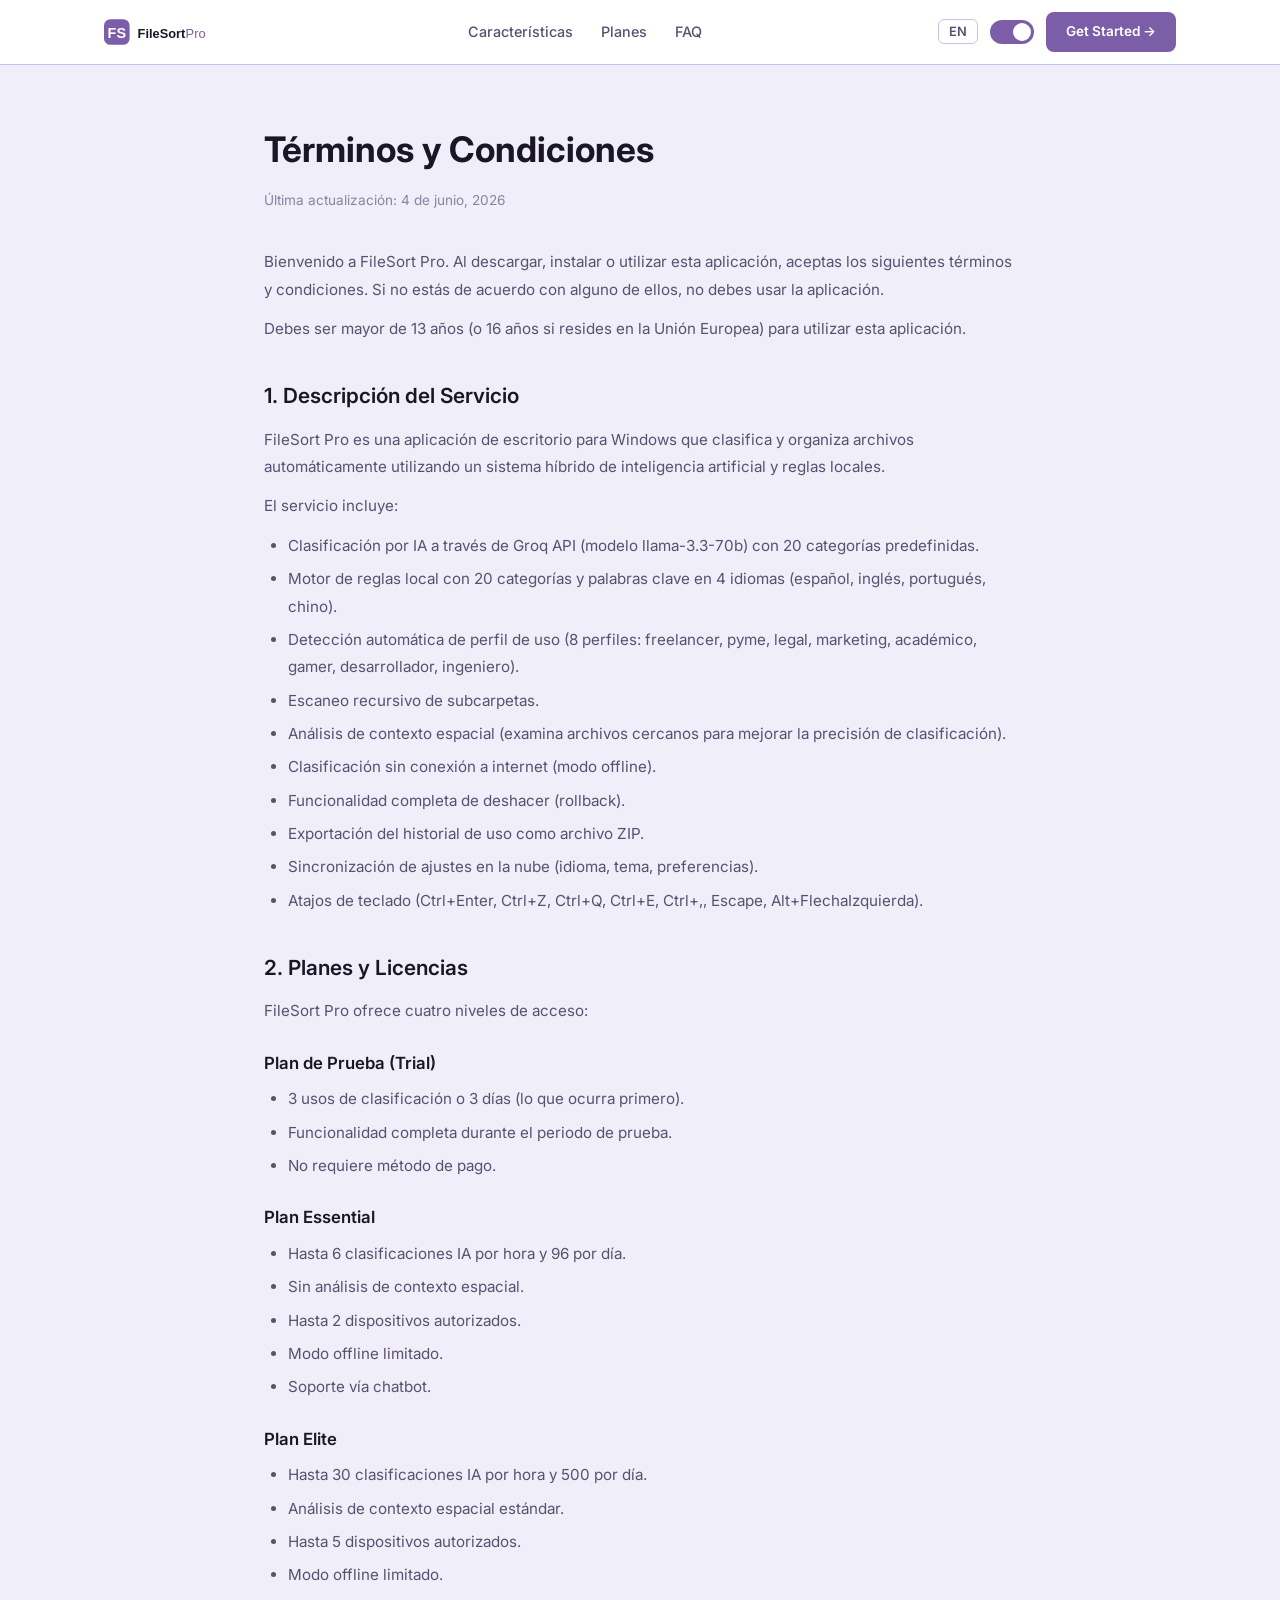
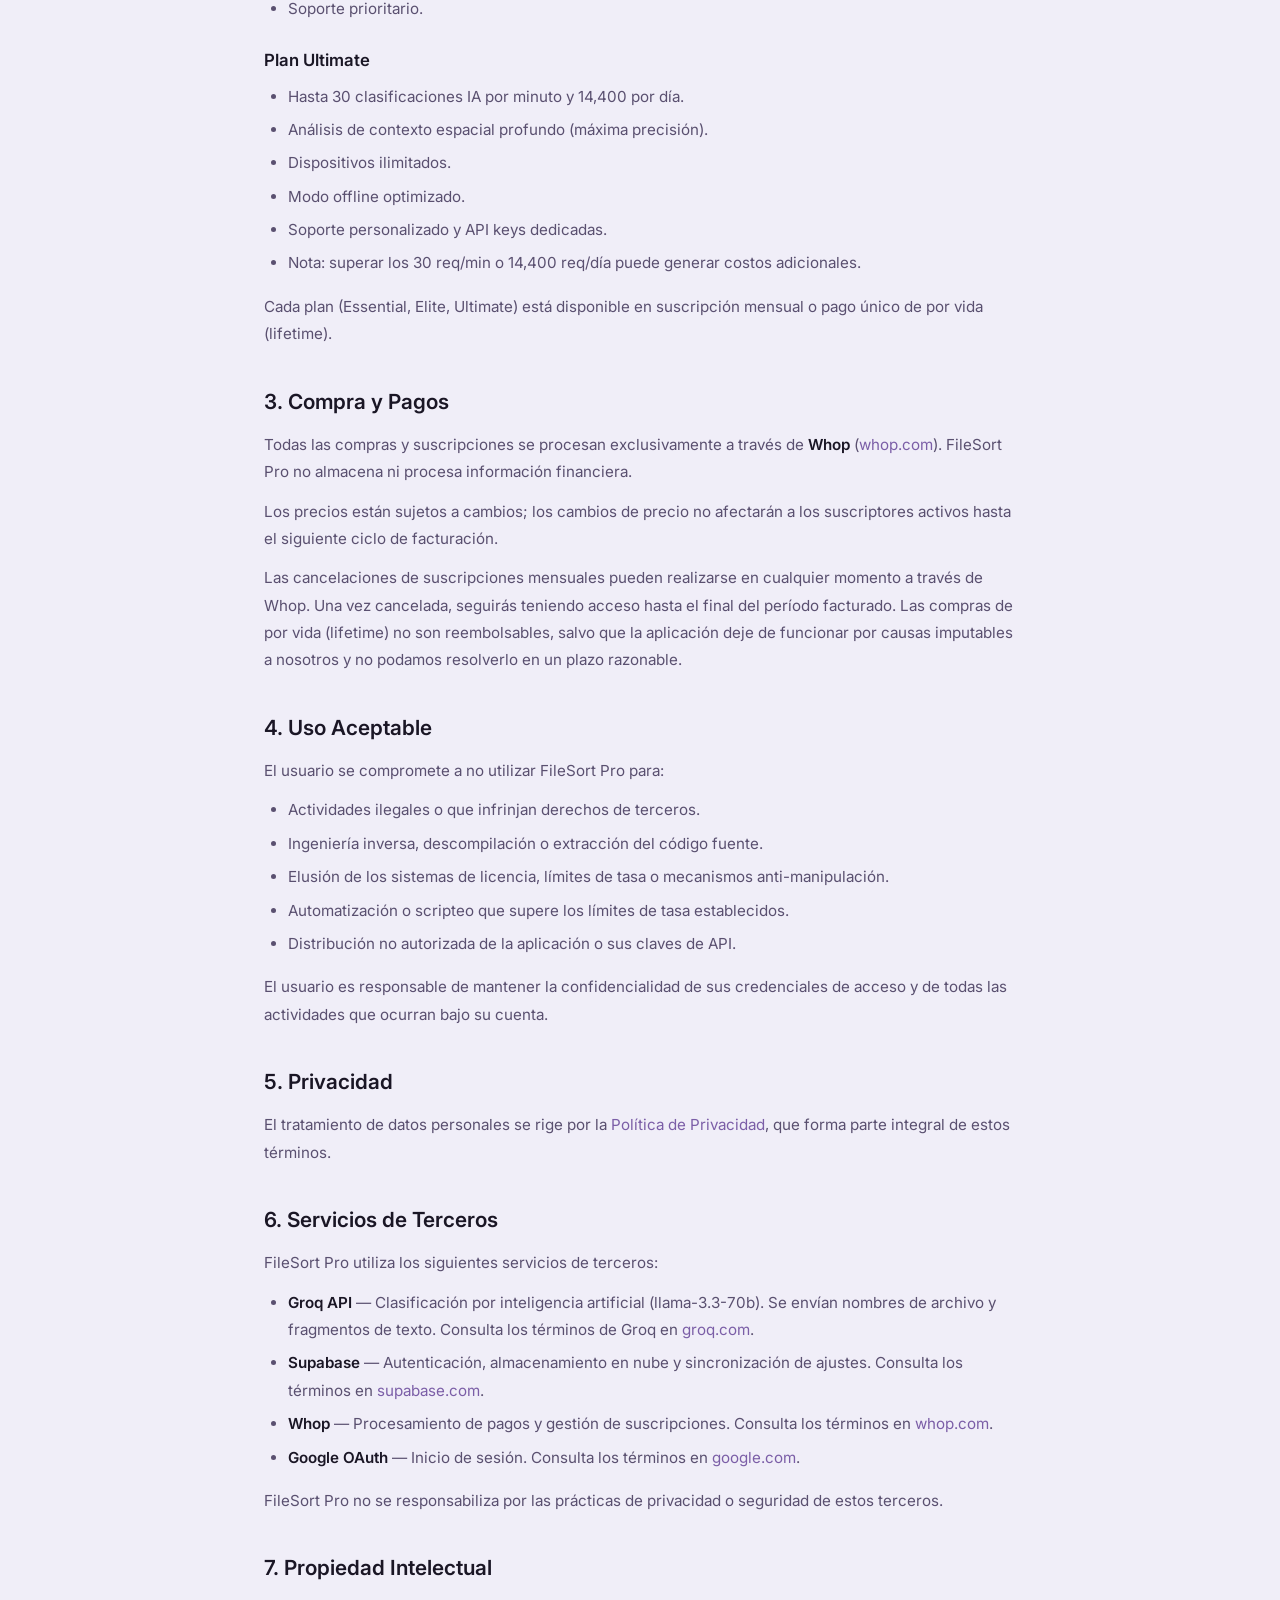
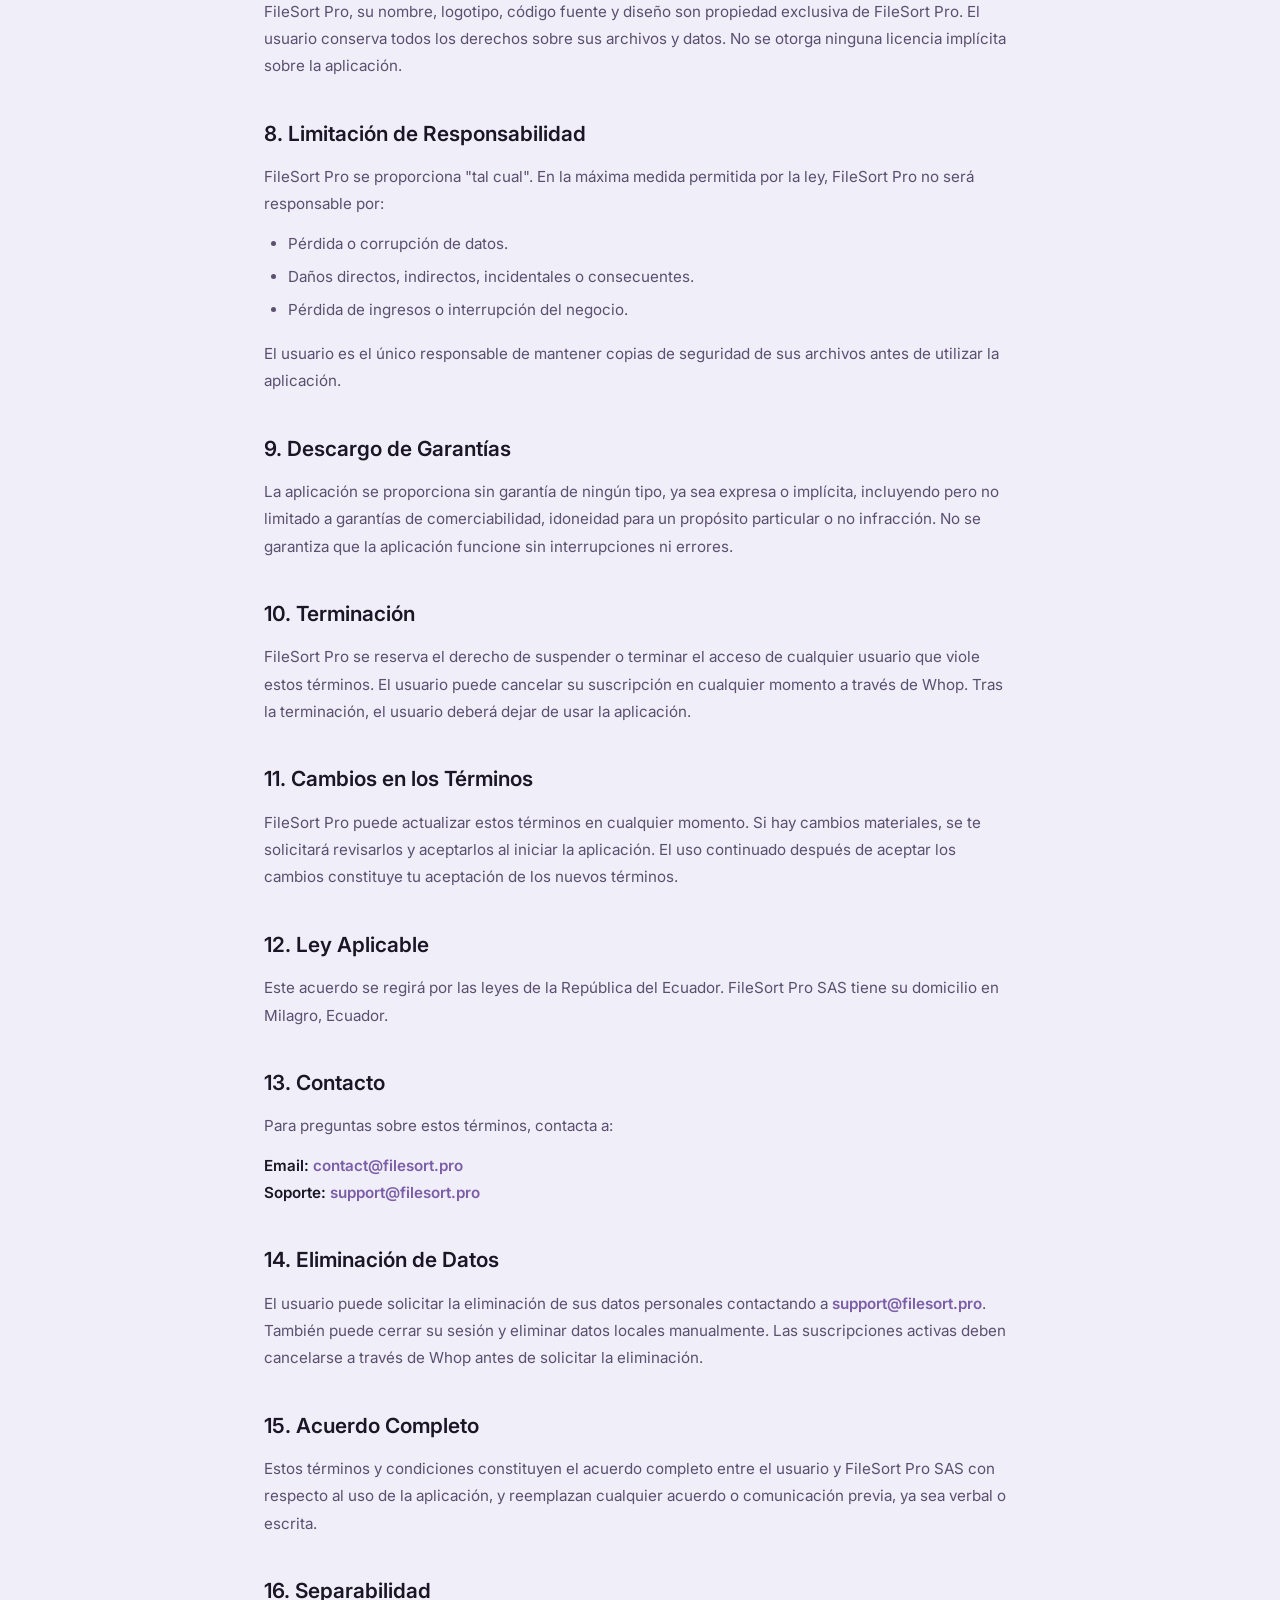
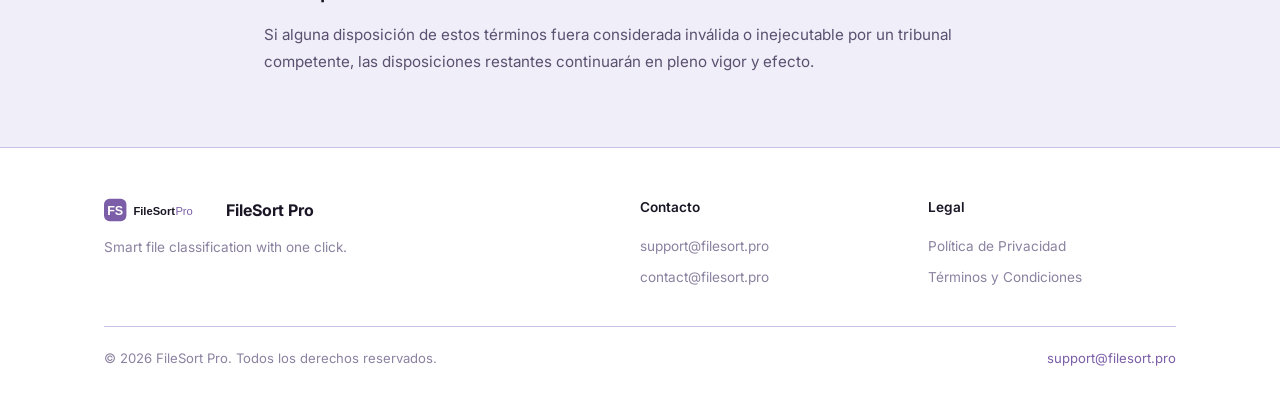
==== commit afe43707: "fix(legal): unificar fecha, agregar data controller (SAS Ecuador), GDPR legal basis, Entire Agreemen" ====
--- a/terms.html
+++ b/terms.html
@@ -45,9 +45,10 @@
   <section class="legal-page" id="content-es">
     <div class="container">
       <h1>Términos y Condiciones</h1>
-      <p class="last-updated">Última actualización: 1 de junio, 2026</p>
+      <p class="last-updated">Última actualización: 4 de junio, 2026</p>
 
       <p>Bienvenido a FileSort Pro. Al descargar, instalar o utilizar esta aplicación, aceptas los siguientes términos y condiciones. Si no estás de acuerdo con alguno de ellos, no debes usar la aplicación.</p>
+      <p>Debes ser mayor de 13 años (o 16 años si resides en la Unión Europea) para utilizar esta aplicación.</p>
 
       <h2>1. Descripción del Servicio</h2>
       <p>FileSort Pro es una aplicación de escritorio para Windows que clasifica y organiza archivos automáticamente utilizando un sistema híbrido de inteligencia artificial y reglas locales.</p>
@@ -119,23 +120,10 @@
         <li>Automatización o scripteo que supere los límites de tasa establecidos.</li>
         <li>Distribución no autorizada de la aplicación o sus claves de API.</li>
       </ul>
+      <p>El usuario es responsable de mantener la confidencialidad de sus credenciales de acceso y de todas las actividades que ocurran bajo su cuenta.</p>
 
       <h2>5. Privacidad</h2>
       <p>El tratamiento de datos personales se rige por la <a href="privacy.html">Política de Privacidad</a>, que forma parte integral de estos términos.</p>
-      <p>La aplicación recopila los siguientes datos:</p>
-      <ul>
-        <li>Correo electrónico (proporcionado por Google OAuth al iniciar sesión).</li>
-        <li>Identificador único de hardware (HWID): hash SHA-256 de identificadores del sistema.</li>
-        <li>Versión del sistema operativo.</li>
-        <li>Estadísticas de uso: recuentos de clasificaciones por minuto/día.</li>
-        <li>Nombres de archivos y fragmentos de texto (&lt;400 caracteres) enviados a Groq API para clasificación.</li>
-      </ul>
-      <p>La aplicación <strong>NO</strong> almacena:</p>
-      <ul>
-        <li>Información financiera o de pago.</li>
-        <li>Contenido completo de archivos del usuario.</li>
-        <li>Claves de API en texto plano (cifradas en reposo).</li>
-      </ul>
 
       <h2>6. Servicios de Terceros</h2>
       <p>FileSort Pro utiliza los siguientes servicios de terceros:</p>
@@ -169,7 +157,7 @@
       <p>FileSort Pro puede actualizar estos términos en cualquier momento. Si hay cambios materiales, se te solicitará revisarlos y aceptarlos al iniciar la aplicación. El uso continuado después de aceptar los cambios constituye tu aceptación de los nuevos términos.</p>
 
       <h2>12. Ley Aplicable</h2>
-      <p>Este acuerdo se regirá por las leyes aplicables en la jurisdicción de la empresa, sin considerar conflictos de principios legales.</p>
+      <p>Este acuerdo se regirá por las leyes de la República del Ecuador. FileSort Pro SAS tiene su domicilio en Milagro, Ecuador.</p>
 
       <h2>13. Contacto</h2>
       <p>Para preguntas sobre estos términos, contacta a:</p>
@@ -180,6 +168,12 @@
 
       <h2>14. Eliminación de Datos</h2>
       <p>El usuario puede solicitar la eliminación de sus datos personales contactando a <a href="mailto:support@filesort.pro" class="contact-email">support@filesort.pro</a>. También puede cerrar su sesión y eliminar datos locales manualmente. Las suscripciones activas deben cancelarse a través de Whop antes de solicitar la eliminación.</p>
+
+      <h2>15. Acuerdo Completo</h2>
+      <p>Estos términos y condiciones constituyen el acuerdo completo entre el usuario y FileSort Pro SAS con respecto al uso de la aplicación, y reemplazan cualquier acuerdo o comunicación previa, ya sea verbal o escrita.</p>
+
+      <h2>16. Separabilidad</h2>
+      <p>Si alguna disposición de estos términos fuera considerada inválida o inejecutable por un tribunal competente, las disposiciones restantes continuarán en pleno vigor y efecto.</p>
     </div>
   </section>
 
@@ -187,9 +181,10 @@
   <section class="legal-page" id="content-en" style="display:none">
     <div class="container">
       <h1>Terms and Conditions</h1>
-      <p class="last-updated">Last updated: June 1, 2026</p>
+      <p class="last-updated">Last updated: June 4, 2026</p>
 
       <p>Welcome to FileSort Pro. By downloading, installing, or using this application, you agree to the following terms and conditions. If you do not agree with any of them, you must not use the application.</p>
+      <p>You must be at least 13 years old (or 16 if you reside in the European Union) to use this application.</p>
 
       <h2>1. Service Description</h2>
       <p>FileSort Pro is a Windows desktop application that automatically classifies and organizes files using a hybrid system of artificial intelligence and local rules.</p>
@@ -250,7 +245,7 @@
       <h2>3. Purchases and Payments</h2>
       <p>All purchases and subscriptions are processed exclusively through <strong>Whop</strong> (<a href="https://whop.com" target="_blank" rel="noopener">whop.com</a>). FileSort Pro does not store or process financial information.</p>
       <p>Prices are subject to change; price changes will not affect active subscribers until the next billing cycle.</p>
-      <p>Cancellations of monthly subscriptions can be made at any time through Whop. Once cancelled, you will continue to have access until the end of the billing period. Lifetime purchases are non-refundable, unless the application ceases to function for reasons attributable to us and we cannot resolve it within a reasonable timeframe.</p>
+      <p>Cancellations of monthly subscriptions can be made at any time through Whop. Once cancelled, you will continue to have access until the end of the billing period. Lifetime purchases are non-refundable once the license key has been activated, except as required by applicable consumer law.</p>
 
       <h2>4. Acceptable Use</h2>
       <p>The user agrees not to use FileSort Pro for:</p>
@@ -261,23 +256,10 @@
         <li>Automation or scripting that exceeds established rate limits.</li>
         <li>Unauthorized distribution of the application or its API keys.</li>
       </ul>
+      <p>The user is responsible for maintaining the confidentiality of their access credentials and for all activities that occur under their account.</p>
 
       <h2>5. Privacy</h2>
       <p>Personal data processing is governed by our <a href="privacy.html">Privacy Policy</a>, which is an integral part of these terms.</p>
-      <p>The application collects the following data:</p>
-      <ul>
-        <li>Email address (provided by Google OAuth upon login).</li>
-        <li>Unique hardware identifier (HWID): SHA-256 hash of system identifiers.</li>
-        <li>Operating system version.</li>
-        <li>Usage statistics: classification counts per minute/day.</li>
-        <li>File names and text snippets (&lt;400 characters) sent to Groq API for classification.</li>
-      </ul>
-      <p>The application does <strong>NOT</strong> store:</p>
-      <ul>
-        <li>Financial or payment information.</li>
-        <li>Full file contents of user files.</li>
-        <li>API keys in plain text (encrypted at rest).</li>
-      </ul>
 
       <h2>6. Third-Party Services</h2>
       <p>FileSort Pro uses the following third-party services:</p>
@@ -311,7 +293,7 @@
       <p>FileSort Pro may update these terms at any time. If material changes are made, you will be prompted to review and accept them upon launching the application. Continued use after accepting changes constitutes your acceptance of the new terms.</p>
 
       <h2>12. Governing Law</h2>
-      <p>This agreement shall be governed by the laws applicable in the jurisdiction of the company, without regard to conflict of law principles.</p>
+      <p>This agreement shall be governed by the laws of the Republic of Ecuador. FileSort Pro SAS is domiciled in Milagro, Ecuador.</p>
 
       <h2>13. Contact</h2>
       <p>For questions about these terms, contact:</p>
@@ -322,6 +304,12 @@
 
       <h2>14. Data Deletion</h2>
       <p>Users may request deletion of their personal data by contacting <a href="mailto:support@filesort.pro" class="contact-email">support@filesort.pro</a>. Users may also log out and delete local data manually. Active subscriptions must be canceled through Whop before requesting deletion.</p>
+
+      <h2>15. Entire Agreement</h2>
+      <p>These terms and conditions constitute the entire agreement between the user and FileSort Pro SAS regarding the use of the application, and supersede any prior agreements or communications, whether verbal or written.</p>
+
+      <h2>16. Severability</h2>
+      <p>If any provision of these terms is found to be invalid or unenforceable by a competent court, the remaining provisions shall continue in full force and effect.</p>
     </div>
   </section>
 
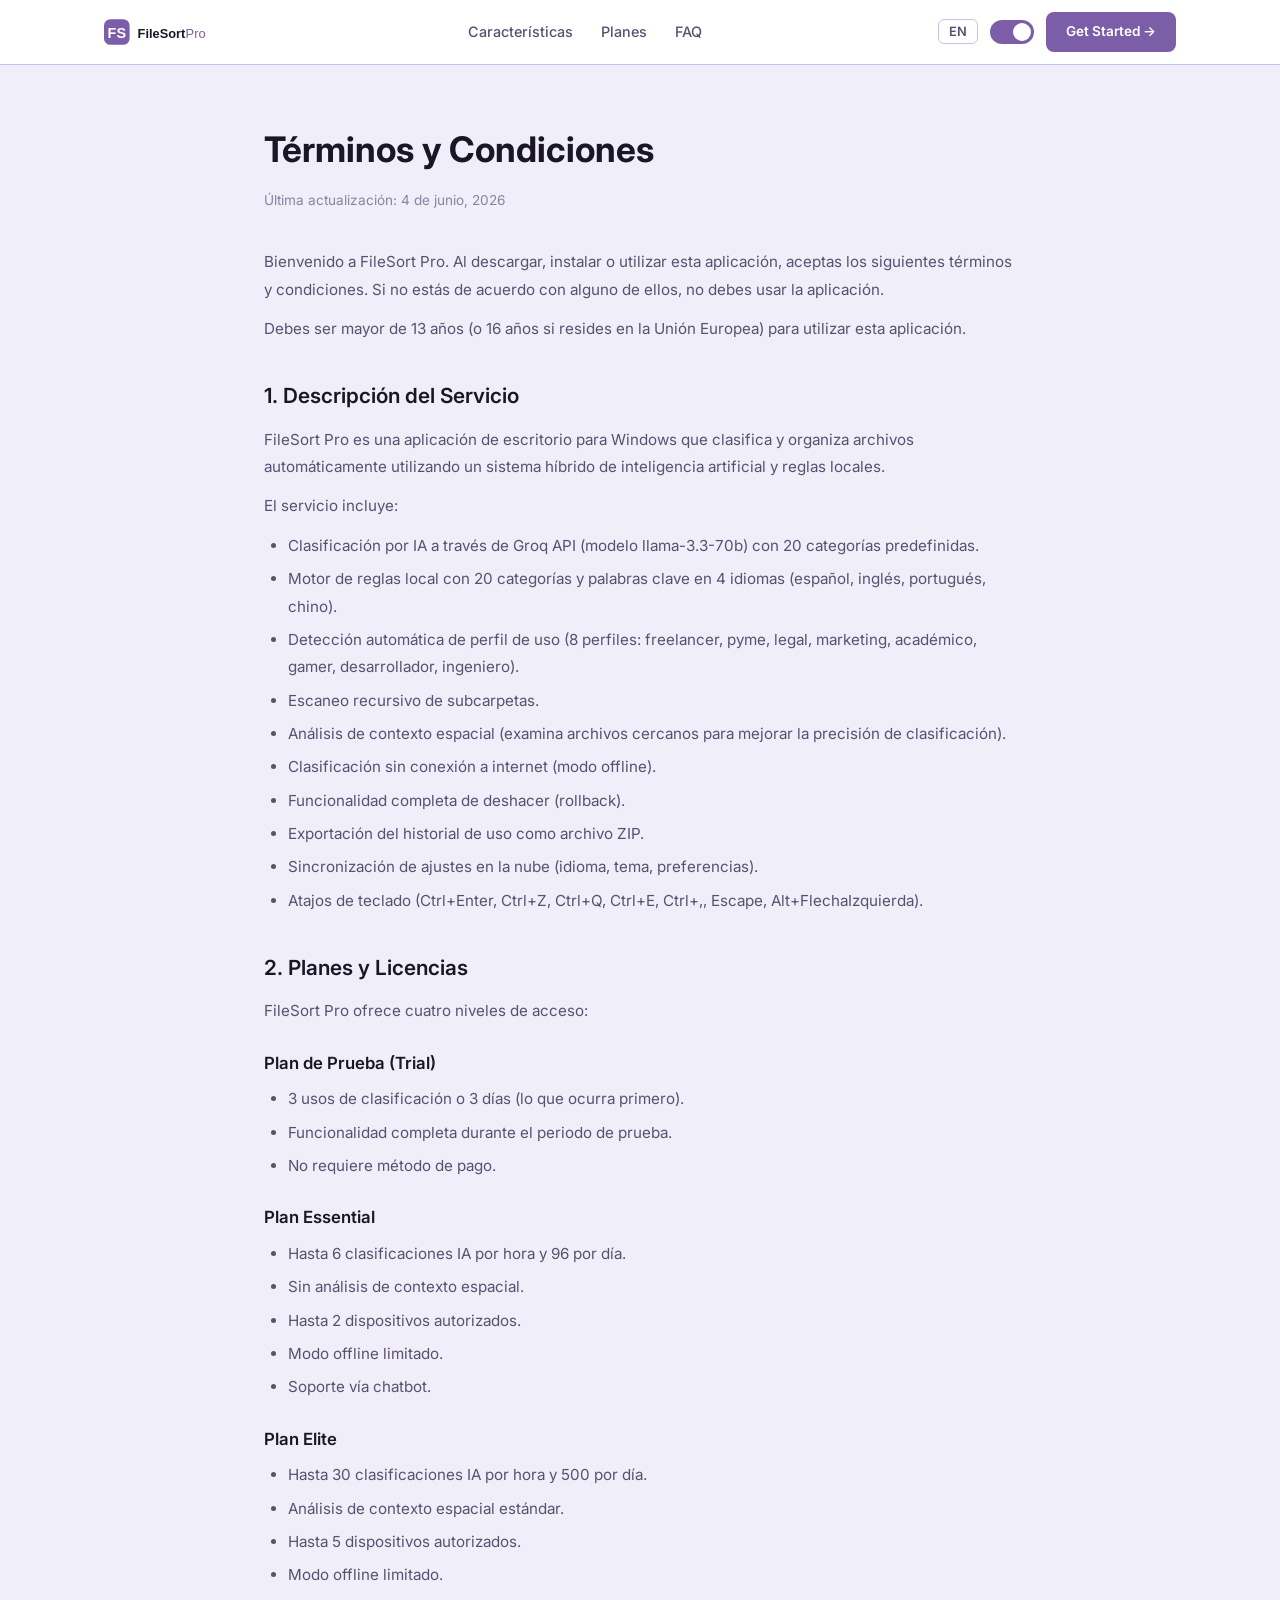
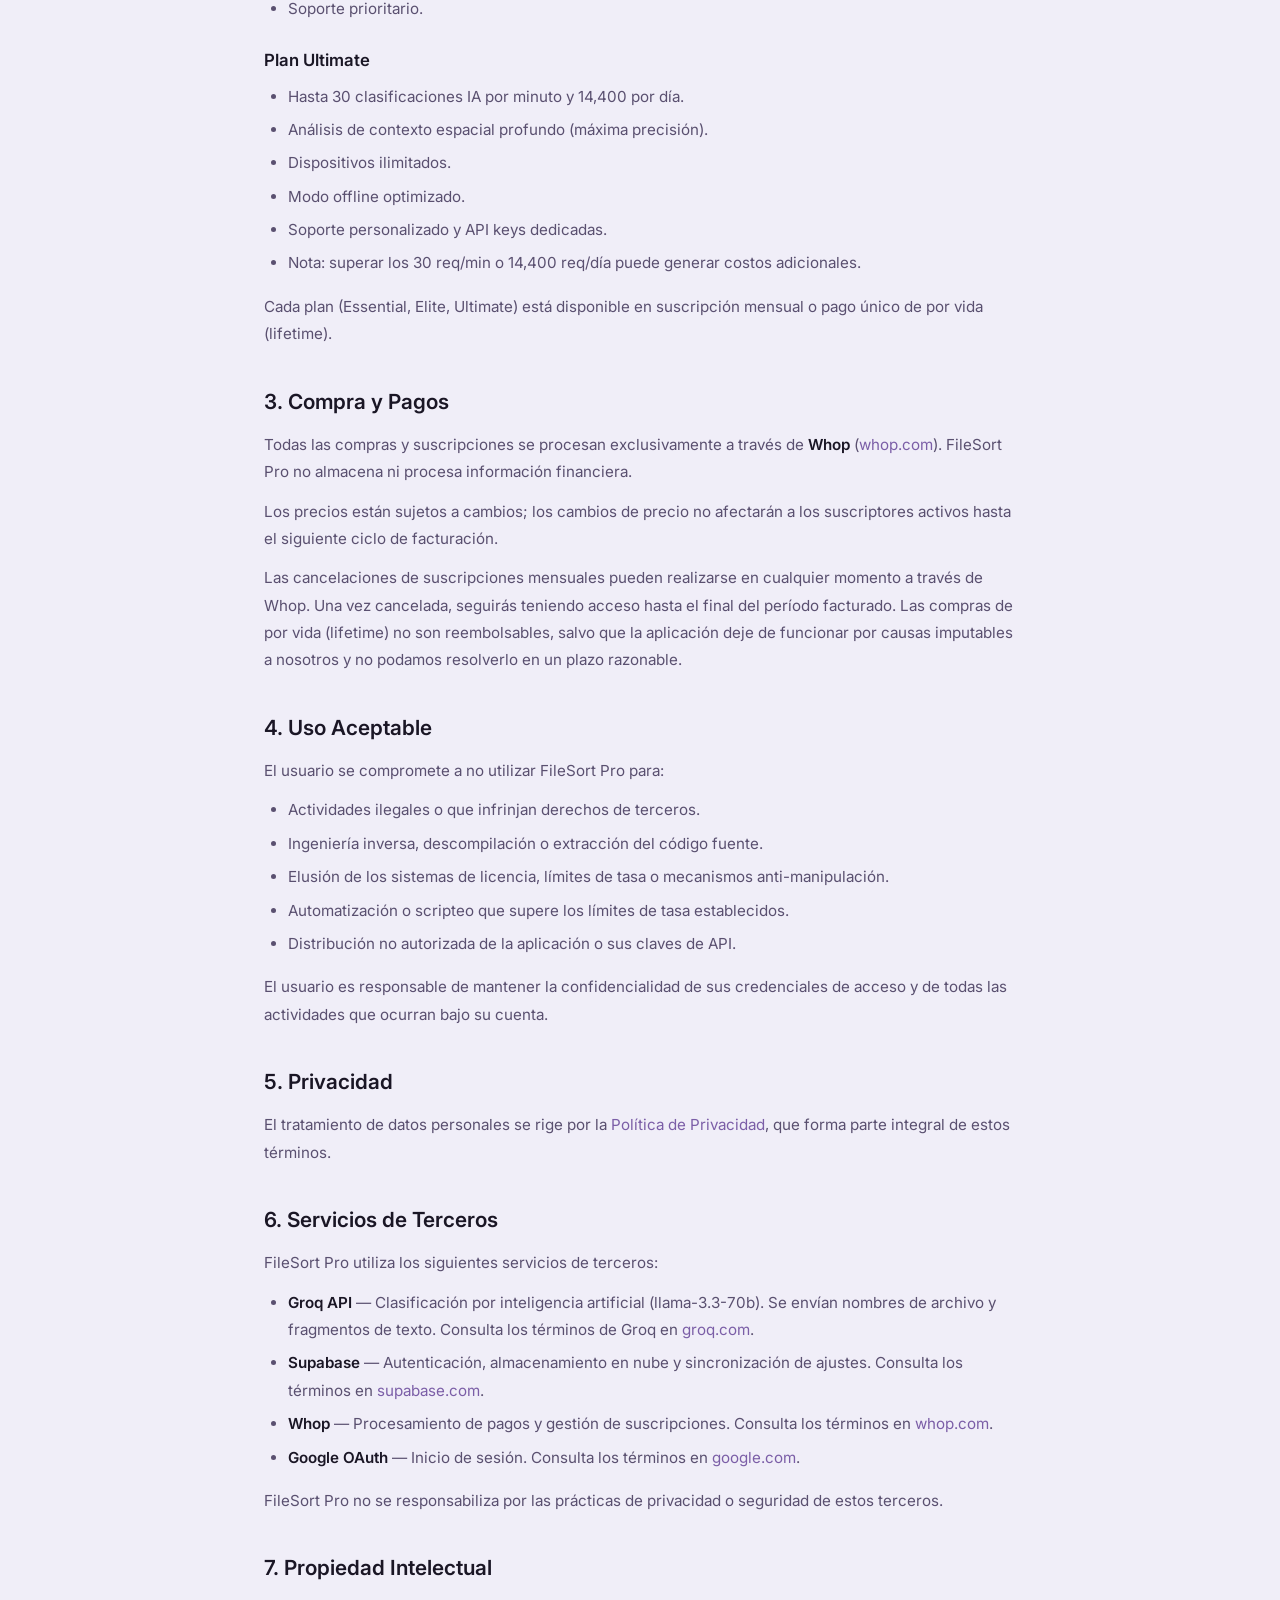
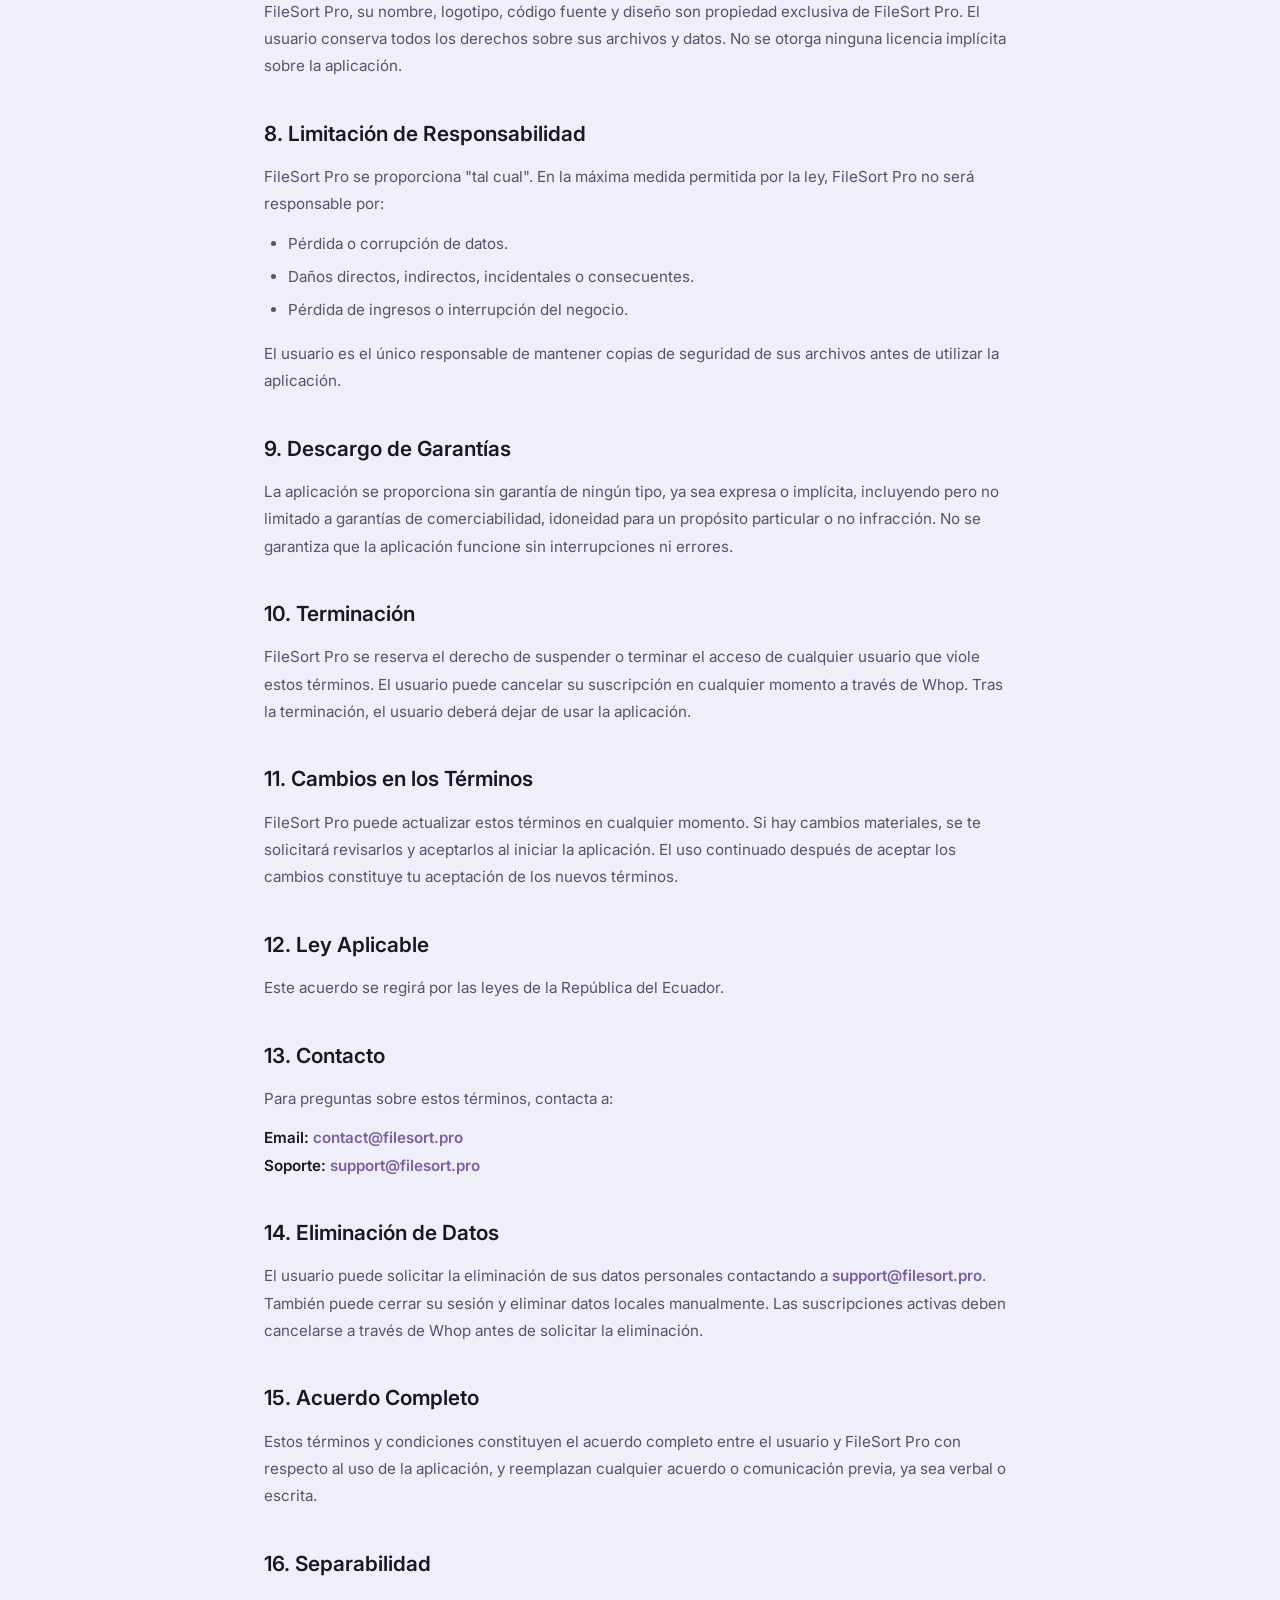
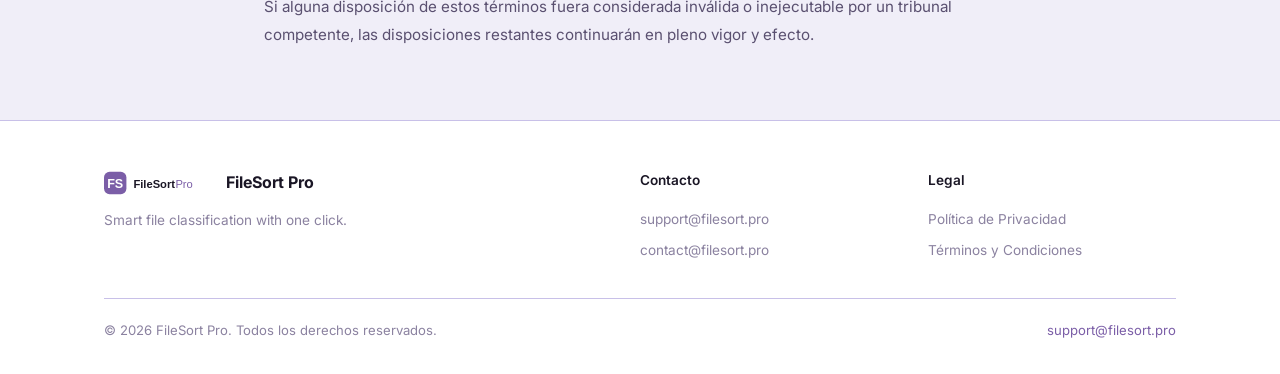
==== commit ef29dc2d: "fix(legal): remove SAS references, use only 'FileSort Pro' as persona natural" ====
--- a/terms.html
+++ b/terms.html
@@ -157,7 +157,7 @@
       <p>FileSort Pro puede actualizar estos términos en cualquier momento. Si hay cambios materiales, se te solicitará revisarlos y aceptarlos al iniciar la aplicación. El uso continuado después de aceptar los cambios constituye tu aceptación de los nuevos términos.</p>
 
       <h2>12. Ley Aplicable</h2>
-      <p>Este acuerdo se regirá por las leyes de la República del Ecuador. FileSort Pro SAS tiene su domicilio en Milagro, Ecuador.</p>
+      <p>Este acuerdo se regirá por las leyes de la República del Ecuador.</p>
 
       <h2>13. Contacto</h2>
       <p>Para preguntas sobre estos términos, contacta a:</p>
@@ -170,7 +170,7 @@
       <p>El usuario puede solicitar la eliminación de sus datos personales contactando a <a href="mailto:support@filesort.pro" class="contact-email">support@filesort.pro</a>. También puede cerrar su sesión y eliminar datos locales manualmente. Las suscripciones activas deben cancelarse a través de Whop antes de solicitar la eliminación.</p>
 
       <h2>15. Acuerdo Completo</h2>
-      <p>Estos términos y condiciones constituyen el acuerdo completo entre el usuario y FileSort Pro SAS con respecto al uso de la aplicación, y reemplazan cualquier acuerdo o comunicación previa, ya sea verbal o escrita.</p>
+      <p>Estos términos y condiciones constituyen el acuerdo completo entre el usuario y FileSort Pro con respecto al uso de la aplicación, y reemplazan cualquier acuerdo o comunicación previa, ya sea verbal o escrita.</p>
 
       <h2>16. Separabilidad</h2>
       <p>Si alguna disposición de estos términos fuera considerada inválida o inejecutable por un tribunal competente, las disposiciones restantes continuarán en pleno vigor y efecto.</p>
@@ -293,7 +293,7 @@
       <p>FileSort Pro may update these terms at any time. If material changes are made, you will be prompted to review and accept them upon launching the application. Continued use after accepting changes constitutes your acceptance of the new terms.</p>
 
       <h2>12. Governing Law</h2>
-      <p>This agreement shall be governed by the laws of the Republic of Ecuador. FileSort Pro SAS is domiciled in Milagro, Ecuador.</p>
+      <p>This agreement shall be governed by the laws of the Republic of Ecuador.</p>
 
       <h2>13. Contact</h2>
       <p>For questions about these terms, contact:</p>
@@ -306,7 +306,7 @@
       <p>Users may request deletion of their personal data by contacting <a href="mailto:support@filesort.pro" class="contact-email">support@filesort.pro</a>. Users may also log out and delete local data manually. Active subscriptions must be canceled through Whop before requesting deletion.</p>
 
       <h2>15. Entire Agreement</h2>
-      <p>These terms and conditions constitute the entire agreement between the user and FileSort Pro SAS regarding the use of the application, and supersede any prior agreements or communications, whether verbal or written.</p>
+      <p>These terms and conditions constitute the entire agreement between the user and FileSort Pro regarding the use of the application, and supersede any prior agreements or communications, whether verbal or written.</p>
 
       <h2>16. Severability</h2>
       <p>If any provision of these terms is found to be invalid or unenforceable by a competent court, the remaining provisions shall continue in full force and effect.</p>
